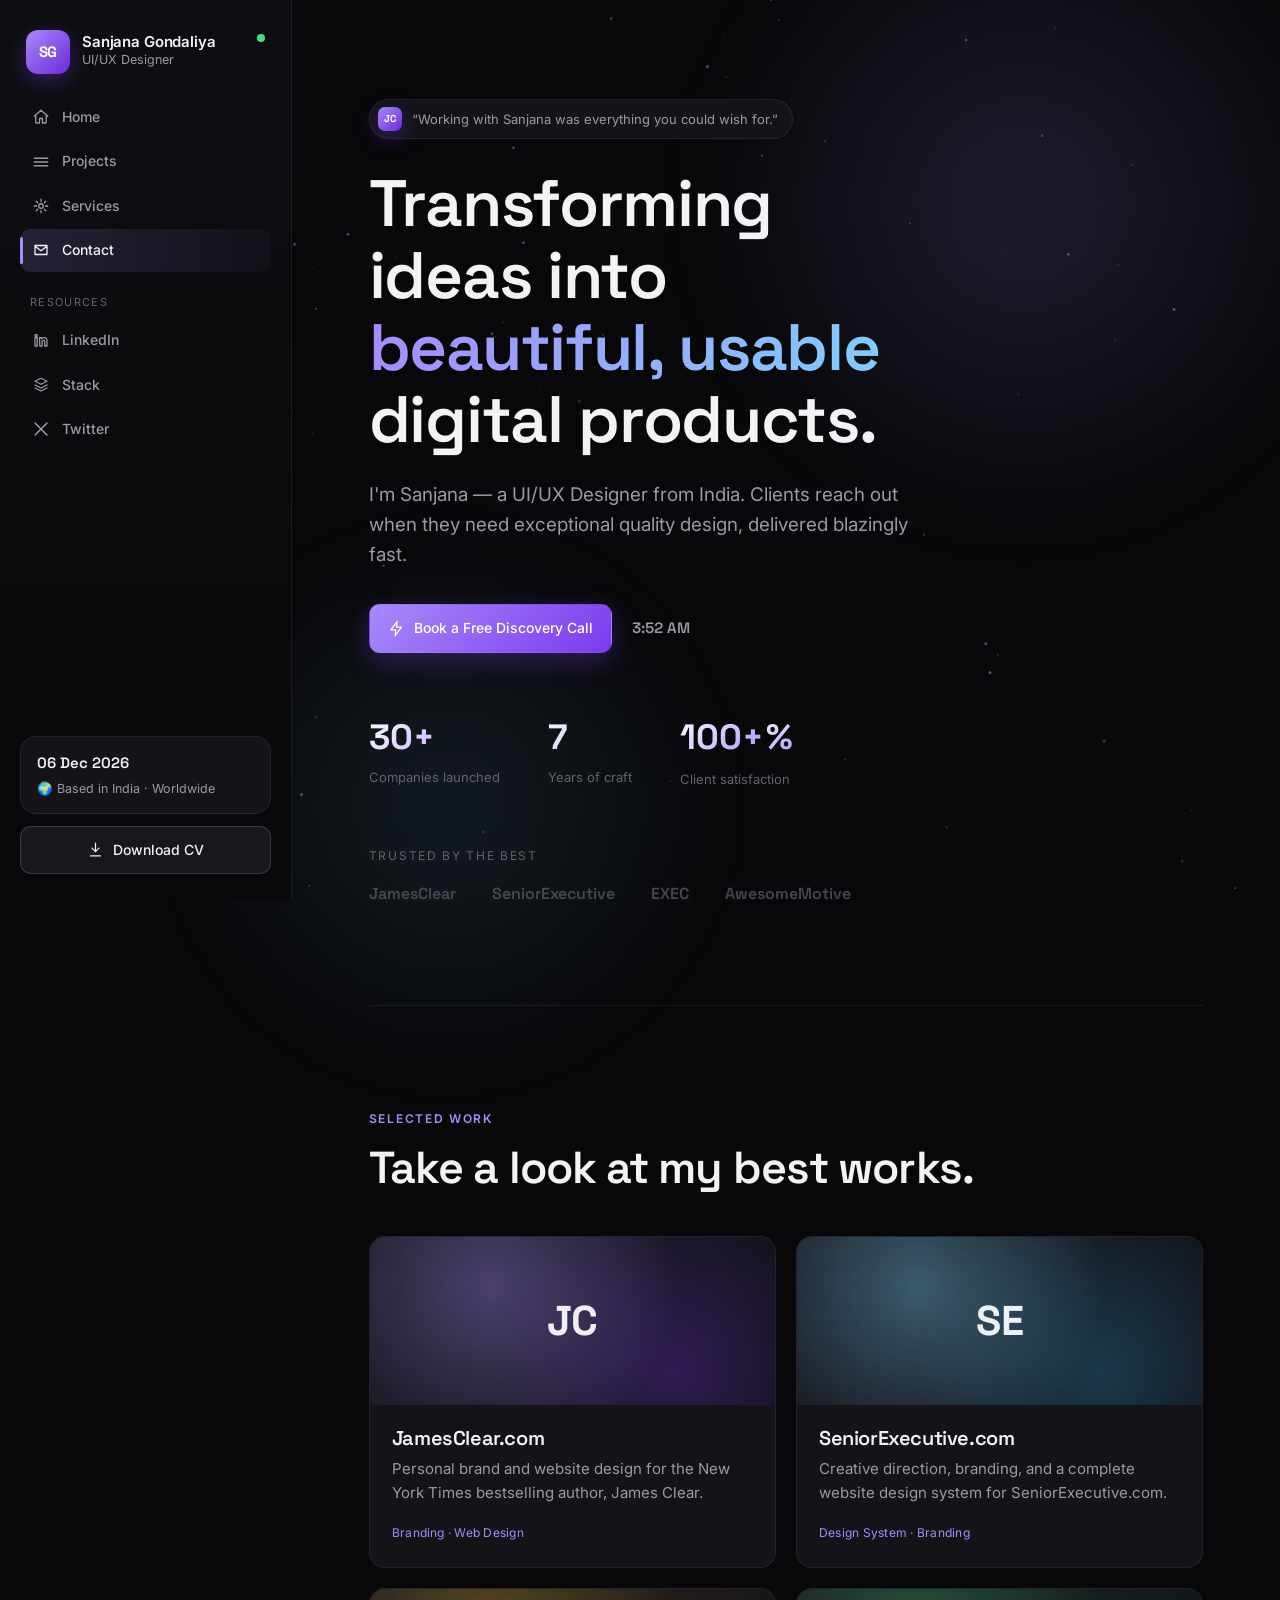
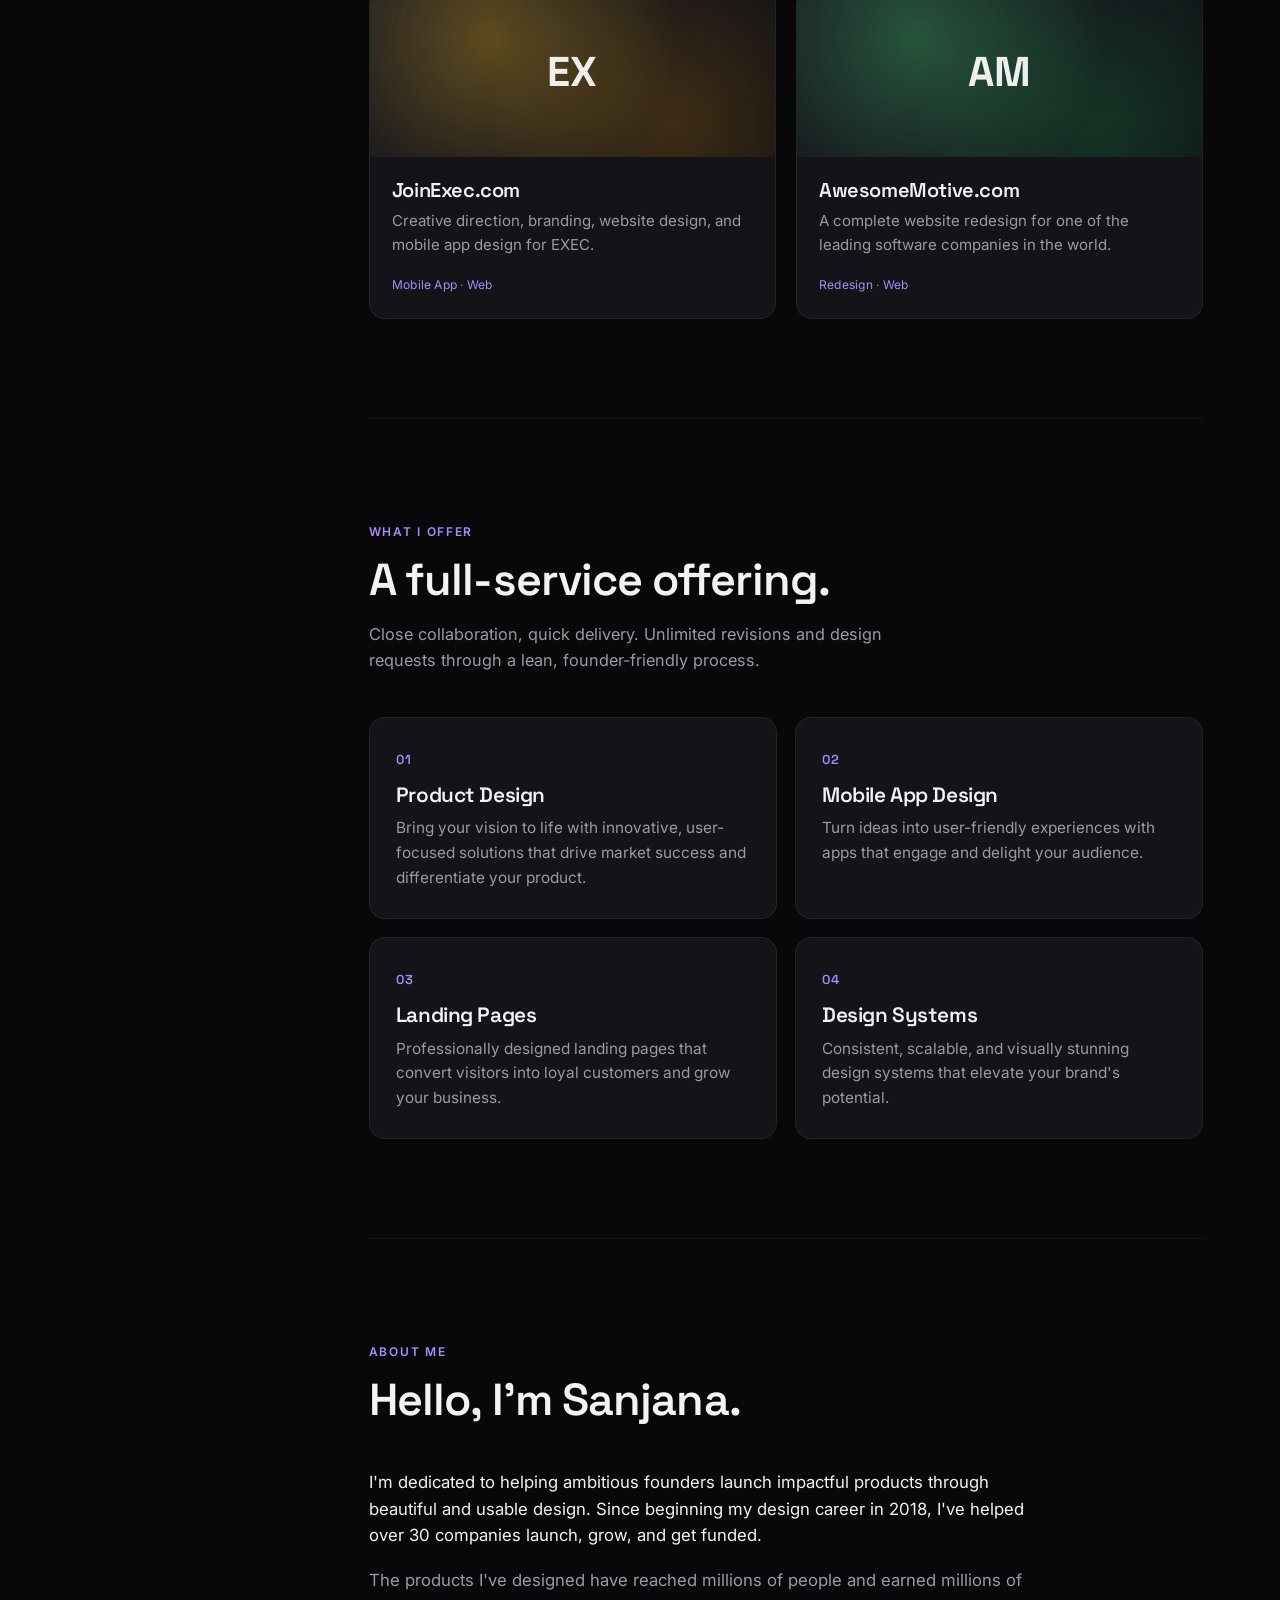
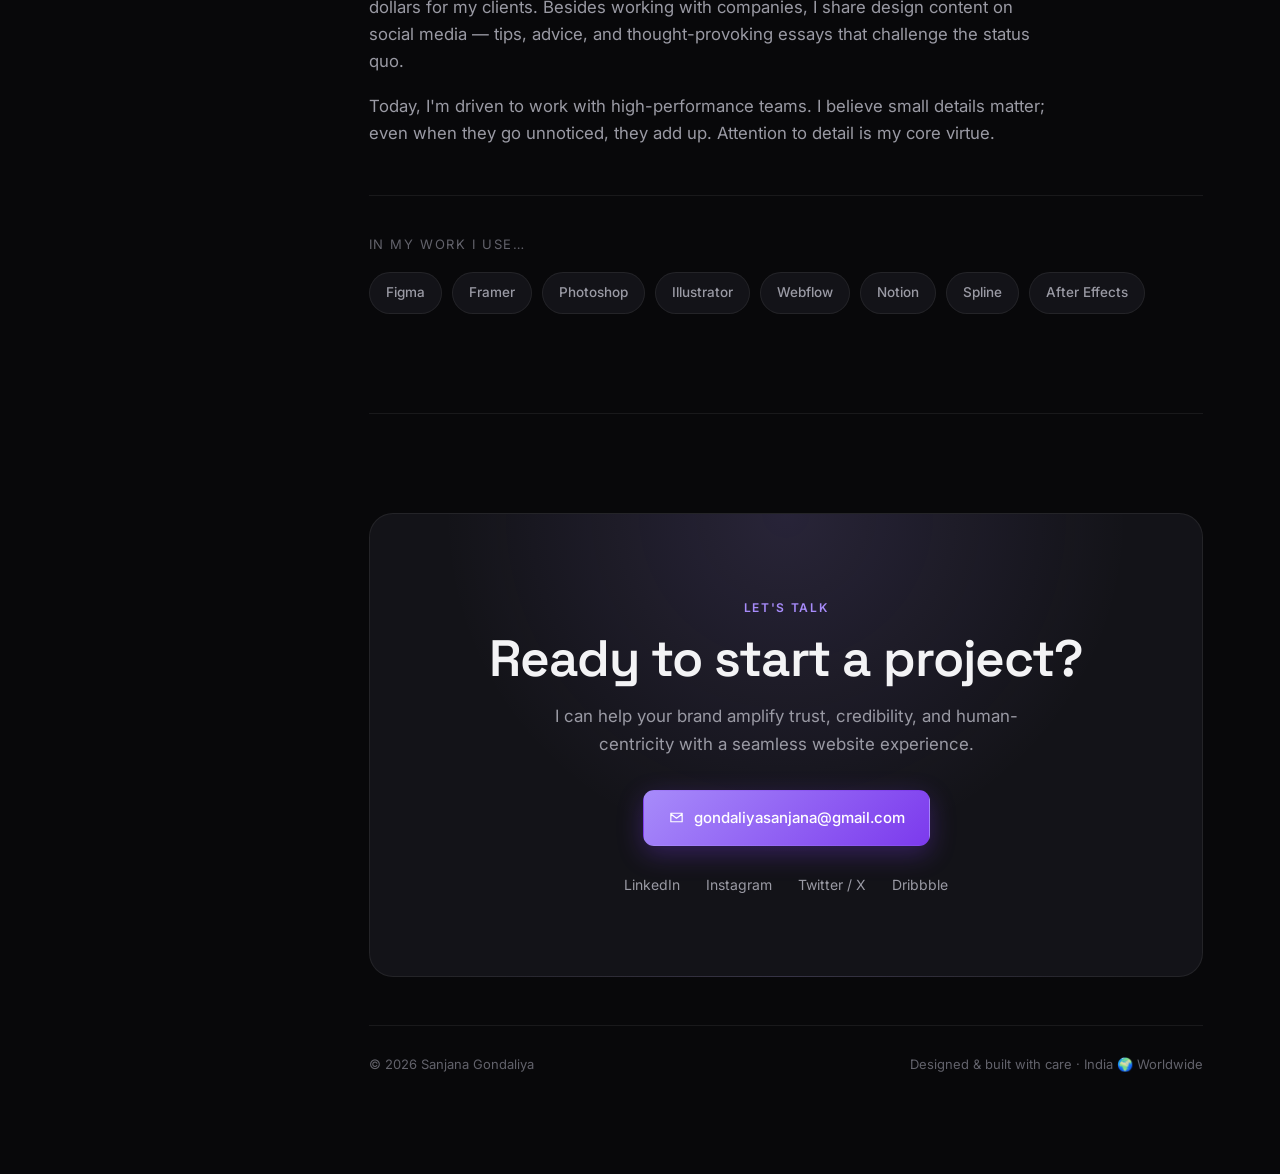
==== index.html @ 61d5176d "Add Sanjana Gondaliya portfolio site Dark sidebar single-page portfolio with animated starfield, scr" ====
<!doctype html>
<html lang="en">
<head>
  <meta charset="utf-8" />
  <meta name="viewport" content="width=device-width, initial-scale=1" />
  <title>Sanjana Gondaliya — UI/UX Designer</title>
  <meta name="description" content="Sanjana Gondaliya — UI/UX Designer from India. Crafting beautiful, usable digital products for ambitious founders." />

  <meta property="og:type" content="website" />
  <meta property="og:title" content="Sanjana Gondaliya — UI/UX Designer" />
  <meta property="og:description" content="Crafting beautiful, usable digital products for ambitious founders." />

  <link rel="preconnect" href="https://fonts.googleapis.com" />
  <link rel="preconnect" href="https://fonts.gstatic.com" crossorigin />
  <link href="https://fonts.googleapis.com/css2?family=Inter:wght@300;400;500;600;700&family=Space+Grotesk:wght@400;500;600;700&display=swap" rel="stylesheet" />

  <link rel="stylesheet" href="assets/css/style.css" />
</head>
<body>
  <!-- Animated starfield background -->
  <canvas id="stars" aria-hidden="true"></canvas>

  <!-- Scroll progress bar -->
  <div class="scroll-progress" id="scrollProgress"></div>

  <!-- Mobile top bar -->
  <header class="topbar">
    <div class="topbar__brand">
      <span class="avatar avatar--sm">SG</span>
      <span>Sanjana Gondaliya</span>
    </div>
    <button class="menu-toggle" id="menuToggle" aria-label="Toggle menu">
      <span></span><span></span><span></span>
    </button>
  </header>

  <div class="layout">
    <!-- ================= SIDEBAR ================= -->
    <aside class="sidebar" id="sidebar">
      <div class="sidebar__top">
        <div class="profile">
          <span class="avatar">SG</span>
          <div class="profile__meta">
            <h1 class="profile__name">Sanjana Gondaliya</h1>
            <p class="profile__role">UI/UX Designer</p>
          </div>
          <span class="status-dot" title="Available for work"></span>
        </div>

        <nav class="nav" aria-label="Primary">
          <a href="#home" class="nav__link is-active" data-section="home">
            <svg viewBox="0 0 24 24"><path d="M3 11l9-8 9 8M5 9v10a1 1 0 001 1h4v-6h4v6h4a1 1 0 001-1V9"/></svg>
            <span>Home</span>
          </a>
          <a href="#work" class="nav__link" data-section="work">
            <svg viewBox="0 0 24 24"><path d="M3 7h18M3 12h18M3 17h18"/></svg>
            <span>Projects</span>
          </a>
          <a href="#services" class="nav__link" data-section="services">
            <svg viewBox="0 0 24 24"><circle cx="12" cy="12" r="3"/><path d="M12 3v3M12 18v3M3 12h3M18 12h3M5.6 5.6l2.1 2.1M16.3 16.3l2.1 2.1M18.4 5.6l-2.1 2.1M7.7 16.3l-2.1 2.1"/></svg>
            <span>Services</span>
          </a>
          <a href="#contact" class="nav__link" data-section="contact">
            <svg viewBox="0 0 24 24"><path d="M4 6h16v12H4zM4 7l8 6 8-6"/></svg>
            <span>Contact</span>
          </a>
        </nav>

        <p class="nav__heading">Resources</p>
        <nav class="nav nav--secondary" aria-label="Resources">
          <a href="https://www.linkedin.com/in/sanjana-gondaliya-984a4a1a5/" target="_blank" rel="noopener" class="nav__link">
            <svg viewBox="0 0 24 24"><path d="M4 9h3v11H4zM5.5 4.5a1.5 1.5 0 110 3 1.5 1.5 0 010-3zM10 9h3v1.6c.5-.9 1.6-1.8 3.3-1.8 3 0 3.7 1.8 3.7 4.6V20h-3v-5.4c0-1.3-.5-2.2-1.7-2.2-1 0-1.6.7-1.8 1.4-.1.2-.1.6-.1.9V20h-3z"/></svg>
            <span>LinkedIn</span>
          </a>
          <a href="#stack" class="nav__link" data-section="stack">
            <svg viewBox="0 0 24 24"><path d="M12 3l8 4-8 4-8-4 8-4zM4 12l8 4 8-4M4 16l8 4 8-4"/></svg>
            <span>Stack</span>
          </a>
          <a href="https://twitter.com" target="_blank" rel="noopener" class="nav__link">
            <svg viewBox="0 0 24 24"><path d="M4 4l16 16M20 4L4 20" stroke-width="2"/></svg>
            <span>Twitter</span>
          </a>
        </nav>
      </div>

      <div class="sidebar__bottom">
        <div class="locale-card">
          <div class="locale-card__date" id="liveDate">—</div>
          <div class="locale-card__loc">
            <span class="globe">🌍</span> Based in India · Worldwide
          </div>
        </div>
        <a href="#contact" class="btn btn--block">
          <svg viewBox="0 0 24 24" class="btn__icon"><path d="M12 3v12M7 10l5 5 5-5M5 21h14"/></svg>
          Download CV
        </a>
      </div>
    </aside>

    <!-- ================= MAIN ================= -->
    <main class="main">
      <!-- HERO -->
      <section id="home" class="section hero">
        <div class="reveal hero__badge">
          <span class="avatar avatar--xs">JC</span>
          <span>“Working with Sanjana was everything you could wish for.”</span>
        </div>

        <h2 class="hero__title reveal" data-delay="1">
          Transforming ideas into
          <span class="grad">beautiful, usable</span>
          digital products.
        </h2>

        <p class="hero__lead reveal" data-delay="2">
          I'm Sanjana — a UI/UX Designer from India. Clients reach out when they need
          exceptional quality design, delivered blazingly fast.
        </p>

        <div class="hero__actions reveal" data-delay="3">
          <a href="#contact" class="btn btn--primary">
            <svg viewBox="0 0 24 24" class="btn__icon"><path d="M13 2L4 14h7l-1 8 9-12h-7z"/></svg>
            Book a Free Discovery Call
          </a>
          <span class="hero__time" id="liveClock">10:34 AM</span>
        </div>

        <div class="hero__stats reveal" data-delay="4">
          <div class="stat"><span class="stat__num" data-count="30">0</span><span class="stat__label">Companies launched</span></div>
          <div class="stat"><span class="stat__num" data-count="7">0</span><span class="stat__label">Years of craft</span></div>
          <div class="stat"><span class="stat__num" data-count="100">0</span><span class="stat__suffix">%</span><span class="stat__label">Client satisfaction</span></div>
        </div>

        <div class="trusted reveal" data-delay="5">
          <p class="trusted__label">Trusted by the best</p>
          <div class="trusted__logos">
            <span>JamesClear</span><span>SeniorExecutive</span><span>EXEC</span><span>AwesomeMotive</span>
          </div>
        </div>
      </section>

      <!-- WORK -->
      <section id="work" class="section">
        <div class="section__head reveal">
          <span class="eyebrow">Selected Work</span>
          <h2 class="section__title">Take a look at my best works.</h2>
        </div>

        <div class="work-grid">
          <article class="work-card reveal" data-accent="violet">
            <div class="work-card__visual"><span class="work-card__mono">JC</span></div>
            <div class="work-card__body">
              <h3>JamesClear.com</h3>
              <p>Personal brand and website design for the New York Times bestselling author, James Clear.</p>
              <span class="work-card__tags">Branding · Web Design</span>
            </div>
          </article>

          <article class="work-card reveal" data-accent="blue">
            <div class="work-card__visual"><span class="work-card__mono">SE</span></div>
            <div class="work-card__body">
              <h3>SeniorExecutive.com</h3>
              <p>Creative direction, branding, and a complete website design system for SeniorExecutive.com.</p>
              <span class="work-card__tags">Design System · Branding</span>
            </div>
          </article>

          <article class="work-card reveal" data-accent="amber">
            <div class="work-card__visual"><span class="work-card__mono">EX</span></div>
            <div class="work-card__body">
              <h3>JoinExec.com</h3>
              <p>Creative direction, branding, website design, and mobile app design for EXEC.</p>
              <span class="work-card__tags">Mobile App · Web</span>
            </div>
          </article>

          <article class="work-card reveal" data-accent="green">
            <div class="work-card__visual"><span class="work-card__mono">AM</span></div>
            <div class="work-card__body">
              <h3>AwesomeMotive.com</h3>
              <p>A complete website redesign for one of the leading software companies in the world.</p>
              <span class="work-card__tags">Redesign · Web</span>
            </div>
          </article>
        </div>
      </section>

      <!-- SERVICES -->
      <section id="services" class="section">
        <div class="section__head reveal">
          <span class="eyebrow">What I Offer</span>
          <h2 class="section__title">A full-service offering.</h2>
          <p class="section__sub">Close collaboration, quick delivery. Unlimited revisions and design
            requests through a lean, founder-friendly process.</p>
        </div>

        <div class="service-grid">
          <article class="service-card reveal">
            <span class="service-card__no">01</span>
            <h3>Product Design</h3>
            <p>Bring your vision to life with innovative, user-focused solutions that drive market success and differentiate your product.</p>
          </article>
          <article class="service-card reveal" data-delay="1">
            <span class="service-card__no">02</span>
            <h3>Mobile App Design</h3>
            <p>Turn ideas into user-friendly experiences with apps that engage and delight your audience.</p>
          </article>
          <article class="service-card reveal" data-delay="2">
            <span class="service-card__no">03</span>
            <h3>Landing Pages</h3>
            <p>Professionally designed landing pages that convert visitors into loyal customers and grow your business.</p>
          </article>
          <article class="service-card reveal" data-delay="3">
            <span class="service-card__no">04</span>
            <h3>Design Systems</h3>
            <p>Consistent, scalable, and visually stunning design systems that elevate your brand's potential.</p>
          </article>
        </div>
      </section>

      <!-- ABOUT -->
      <section id="about" class="section">
        <div class="section__head reveal">
          <span class="eyebrow">About Me</span>
          <h2 class="section__title">Hello, I'm Sanjana.</h2>
        </div>

        <div class="about reveal">
          <div class="about__text">
            <p>I'm dedicated to helping ambitious founders launch impactful products through beautiful and usable design. Since beginning my design career in 2018, I've helped over 30 companies launch, grow, and get funded.</p>
            <p>The products I've designed have reached millions of people and earned millions of dollars for my clients. Besides working with companies, I share design content on social media — tips, advice, and thought-provoking essays that challenge the status quo.</p>
            <p>Today, I'm driven to work with high-performance teams. I believe small details matter; even when they go unnoticed, they add up. Attention to detail is my core virtue.</p>
          </div>
        </div>

        <div id="stack" class="stack reveal">
          <p class="stack__label">In my work I use…</p>
          <div class="stack__tags">
            <span>Figma</span><span>Framer</span><span>Photoshop</span><span>Illustrator</span>
            <span>Webflow</span><span>Notion</span><span>Spline</span><span>After Effects</span>
          </div>
        </div>
      </section>

      <!-- CONTACT -->
      <section id="contact" class="section">
        <div class="cta reveal">
          <span class="eyebrow">Let's Talk</span>
          <h2 class="cta__title">Ready to start a project?</h2>
          <p class="cta__sub">I can help your brand amplify trust, credibility, and human-centricity with a seamless website experience.</p>

          <div class="cta__actions">
            <a href="mailto:gondaliyasanjana@gmail.com" class="btn btn--primary btn--lg">
              <svg viewBox="0 0 24 24" class="btn__icon"><path d="M4 6h16v12H4zM4 7l8 6 8-6"/></svg>
              gondaliyasanjana@gmail.com
            </a>
          </div>

          <div class="cta__social">
            <a href="https://www.linkedin.com/in/sanjana-gondaliya-984a4a1a5/" target="_blank" rel="noopener">LinkedIn</a>
            <a href="https://www.instagram.com" target="_blank" rel="noopener">Instagram</a>
            <a href="https://twitter.com" target="_blank" rel="noopener">Twitter / X</a>
            <a href="https://dribbble.com" target="_blank" rel="noopener">Dribbble</a>
          </div>
        </div>

        <footer class="footer">
          <span>© <span id="year">2026</span> Sanjana Gondaliya</span>
          <span>Designed & built with care · India 🌍 Worldwide</span>
        </footer>
      </section>
    </main>
  </div>

  <script src="assets/js/main.js"></script>
</body>
</html>
---- assets/css/style.css ----
/* =====================================================
   Sanjana Gondaliya — Portfolio
   Dark sidebar theme · animated
   ===================================================== */

:root {
  --bg:          #08080a;
  --bg-soft:     #0e0e12;
  --panel:       #131318;
  --panel-2:     #17171d;
  --line:        rgba(255, 255, 255, 0.07);
  --line-strong: rgba(255, 255, 255, 0.14);
  --text:        #f3f3f5;
  --text-dim:    #9a9aa4;
  --text-faint:  #62626b;
  --accent:      #a78bfa;   /* soft violet */
  --accent-2:    #7dd3fc;   /* soft sky    */
  --radius:      16px;
  --radius-sm:   11px;
  --sidebar-w:   292px;
  --ease:        cubic-bezier(.22, 1, .36, 1);
}

* { margin: 0; padding: 0; box-sizing: border-box; }

html { scroll-behavior: smooth; }

body {
  font-family: 'Inter', system-ui, sans-serif;
  background: var(--bg);
  color: var(--text);
  line-height: 1.6;
  -webkit-font-smoothing: antialiased;
  overflow-x: hidden;
}

h1, h2, h3 { font-family: 'Space Grotesk', 'Inter', sans-serif; font-weight: 600; line-height: 1.1; letter-spacing: -0.02em; }

a { color: inherit; text-decoration: none; }

::selection { background: var(--accent); color: #0b0b0d; }

/* Background canvas + glow ------------------------------------ */
#stars {
  position: fixed; inset: 0;
  width: 100%; height: 100%;
  z-index: -2; opacity: 0.6;
}
body::before {
  content: ""; position: fixed; z-index: -1;
  top: -20%; right: -10%;
  width: 60vw; height: 60vw;
  background: radial-gradient(circle, rgba(167,139,250,0.16), transparent 60%);
  filter: blur(40px); pointer-events: none;
}
body::after {
  content: ""; position: fixed; z-index: -1;
  bottom: -25%; left: 10%;
  width: 50vw; height: 50vw;
  background: radial-gradient(circle, rgba(125,211,252,0.10), transparent 60%);
  filter: blur(40px); pointer-events: none;
}

/* Scroll progress -------------------------------------------- */
.scroll-progress {
  position: fixed; top: 0; left: 0; height: 2px; width: 0;
  background: linear-gradient(90deg, var(--accent), var(--accent-2));
  z-index: 100; transition: width .1s linear;
}

/* Layout ----------------------------------------------------- */
.layout { display: flex; min-height: 100vh; }

/* ============== SIDEBAR ============== */
.sidebar {
  position: fixed; top: 0; left: 0;
  width: var(--sidebar-w); height: 100vh;
  display: flex; flex-direction: column; justify-content: space-between;
  padding: 26px 20px;
  background: linear-gradient(180deg, var(--bg-soft), var(--bg));
  border-right: 1px solid var(--line);
  z-index: 40;
  transition: transform .4s var(--ease);
}

.profile { display: flex; align-items: center; gap: 12px; padding: 4px 6px 22px; position: relative; }
.profile__name { font-size: 15px; font-weight: 600; font-family: 'Inter', sans-serif; letter-spacing: -0.01em; }
.profile__role { font-size: 12.5px; color: var(--text-dim); }
.status-dot {
  position: absolute; top: 8px; right: 6px;
  width: 8px; height: 8px; border-radius: 50%;
  background: #4ade80; box-shadow: 0 0 0 0 rgba(74,222,128,.5);
  animation: pulse 2.2s infinite;
}
@keyframes pulse {
  0% { box-shadow: 0 0 0 0 rgba(74,222,128,.5); }
  70% { box-shadow: 0 0 0 7px rgba(74,222,128,0); }
  100% { box-shadow: 0 0 0 0 rgba(74,222,128,0); }
}

.avatar {
  display: grid; place-items: center;
  width: 44px; height: 44px; flex-shrink: 0;
  border-radius: 12px;
  background: linear-gradient(135deg, var(--accent), #6d28d9);
  color: #fff; font-weight: 700; font-size: 15px;
  font-family: 'Space Grotesk', sans-serif; letter-spacing: -0.02em;
  box-shadow: 0 6px 20px rgba(124,58,237,.35);
}
.avatar--sm { width: 30px; height: 30px; border-radius: 9px; font-size: 12px; }
.avatar--xs { width: 24px; height: 24px; border-radius: 7px; font-size: 10px; }

/* Nav */
.nav { display: flex; flex-direction: column; gap: 2px; }
.nav--secondary { margin-bottom: 4px; }
.nav__heading {
  font-size: 11px; text-transform: uppercase; letter-spacing: .12em;
  color: var(--text-faint); margin: 22px 10px 8px;
}
.nav__link {
  display: flex; align-items: center; gap: 12px;
  padding: 10px 12px; border-radius: var(--radius-sm);
  color: var(--text-dim); font-size: 14px; font-weight: 500;
  position: relative; transition: color .2s, background .2s;
}
.nav__link svg {
  width: 18px; height: 18px; flex-shrink: 0;
  fill: none; stroke: currentColor; stroke-width: 1.7;
  stroke-linecap: round; stroke-linejoin: round;
}
.nav__link:hover { color: var(--text); background: rgba(255,255,255,.04); }
.nav__link.is-active {
  color: var(--text);
  background: linear-gradient(90deg, rgba(167,139,250,.16), rgba(167,139,250,.04));
}
.nav__link.is-active::before {
  content: ""; position: absolute; left: 0; top: 18%; bottom: 18%;
  width: 3px; border-radius: 3px; background: var(--accent);
}

/* Sidebar bottom */
.sidebar__bottom { display: flex; flex-direction: column; gap: 12px; }
.locale-card {
  background: var(--panel); border: 1px solid var(--line);
  border-radius: var(--radius); padding: 14px 16px;
}
.locale-card__date { font-size: 15px; font-weight: 600; font-family: 'Space Grotesk', sans-serif; }
.locale-card__loc { font-size: 12.5px; color: var(--text-dim); margin-top: 4px; }
.globe { display: inline-block; animation: spin 14s linear infinite; }
@keyframes spin { to { transform: rotate(360deg); } }

/* Buttons ---------------------------------------------------- */
.btn {
  display: inline-flex; align-items: center; justify-content: center; gap: 9px;
  padding: 12px 18px; border-radius: var(--radius-sm);
  font-size: 14px; font-weight: 500; cursor: pointer;
  border: 1px solid var(--line-strong); background: var(--panel-2); color: var(--text);
  transition: transform .2s var(--ease), background .2s, border-color .2s, box-shadow .3s;
}
.btn__icon { width: 17px; height: 17px; fill: none; stroke: currentColor; stroke-width: 1.7; stroke-linecap: round; stroke-linejoin: round; }
.btn:hover { transform: translateY(-2px); border-color: var(--line-strong); background: #1d1d24; }
.btn--block { width: 100%; }
.btn--primary {
  background: linear-gradient(135deg, var(--accent), #7c3aed);
  border-color: transparent; color: #fff;
  box-shadow: 0 8px 26px rgba(124,58,237,.32);
}
.btn--primary:hover { box-shadow: 0 12px 34px rgba(124,58,237,.45); background: linear-gradient(135deg, #b9a4ff, #8b46f0); }
.btn--lg { padding: 15px 24px; font-size: 15px; }

/* ============== MAIN ============== */
.main {
  margin-left: var(--sidebar-w);
  flex: 1; width: calc(100% - var(--sidebar-w));
  padding: 0 clamp(20px, 6vw, 92px);
}
.section { max-width: 920px; margin: 0 auto; padding: clamp(72px, 11vh, 120px) 0; border-bottom: 1px solid var(--line); }
.section:last-child { border-bottom: none; }

/* Hero ------------------------------------------------------- */
.hero { min-height: 100vh; display: flex; flex-direction: column; justify-content: center; border-bottom: 1px solid var(--line); }
.hero__badge {
  display: inline-flex; align-items: center; gap: 10px; align-self: flex-start;
  padding: 7px 14px 7px 8px; border-radius: 999px;
  background: var(--panel); border: 1px solid var(--line);
  font-size: 13px; color: var(--text-dim); margin-bottom: 28px;
}
.hero__title { font-size: clamp(2.4rem, 5.5vw, 4.1rem); max-width: 13ch; margin-bottom: 24px; }
.grad {
  background: linear-gradient(100deg, var(--accent) 0%, var(--accent-2) 55%, var(--accent) 100%);
  background-size: 200% auto;
  -webkit-background-clip: text; background-clip: text; color: transparent;
  animation: shimmer 6s linear infinite;
}
@keyframes shimmer { to { background-position: 200% center; } }
.hero__lead { font-size: clamp(1rem, 1.6vw, 1.18rem); color: var(--text-dim); max-width: 46ch; margin-bottom: 34px; }
.hero__actions { display: flex; align-items: center; gap: 20px; flex-wrap: wrap; margin-bottom: 56px; }
.hero__time {
  font-family: 'Space Grotesk', sans-serif; font-weight: 600; font-size: 15px;
  color: var(--text-dim); font-variant-numeric: tabular-nums;
}

.hero__stats { display: flex; gap: 48px; flex-wrap: wrap; margin-bottom: 56px; }
.stat { display: flex; flex-direction: column; }
.stat__num, .stat__suffix {
  font-family: 'Space Grotesk', sans-serif; font-size: 2.2rem; font-weight: 700;
  background: linear-gradient(135deg, #fff, var(--accent)); -webkit-background-clip: text; background-clip: text; color: transparent;
}
.stat__suffix { display: inline; }
.stat:nth-child(3) { flex-direction: row; align-items: baseline; gap: 2px; flex-wrap: wrap; }
.stat:nth-child(3) .stat__label { flex-basis: 100%; }
.stat__label { font-size: 13px; color: var(--text-faint); margin-top: 2px; }

.trusted__label { font-size: 12px; text-transform: uppercase; letter-spacing: .14em; color: var(--text-faint); margin-bottom: 16px; }
.trusted__logos { display: flex; gap: 36px; flex-wrap: wrap; }
.trusted__logos span {
  font-family: 'Space Grotesk', sans-serif; font-weight: 600; font-size: 16px;
  color: var(--text-faint); opacity: .7; transition: color .3s, opacity .3s;
}
.trusted__logos span:hover { color: var(--text); opacity: 1; }

/* Section heads ---------------------------------------------- */
.section__head { margin-bottom: 44px; }
.eyebrow {
  display: inline-block; font-size: 12px; text-transform: uppercase; letter-spacing: .14em;
  color: var(--accent); margin-bottom: 14px; font-weight: 600;
}
.section__title { font-size: clamp(1.9rem, 3.6vw, 2.8rem); }
.section__sub { color: var(--text-dim); max-width: 52ch; margin-top: 16px; font-size: 1.02rem; }

/* Work ------------------------------------------------------- */
.work-grid { display: grid; grid-template-columns: repeat(2, 1fr); gap: 20px; }
.work-card {
  display: flex; flex-direction: column; overflow: hidden;
  background: var(--panel); border: 1px solid var(--line); border-radius: var(--radius);
  transition: transform .35s var(--ease), border-color .3s, box-shadow .35s;
}
.work-card:hover { transform: translateY(-6px); border-color: var(--line-strong); box-shadow: 0 24px 50px rgba(0,0,0,.45); }
.work-card__visual {
  height: 168px; display: grid; place-items: center;
  background: linear-gradient(135deg, #1a1a22, #101015); position: relative; overflow: hidden;
}
.work-card__visual::after {
  content: ""; position: absolute; inset: 0; opacity: .9;
  background: radial-gradient(circle at 30% 30%, var(--c1), transparent 60%),
              radial-gradient(circle at 75% 80%, var(--c2), transparent 55%);
}
.work-card[data-accent="violet"] { --c1: rgba(167,139,250,.4); --c2: rgba(124,58,237,.3); }
.work-card[data-accent="blue"]   { --c1: rgba(125,211,252,.4); --c2: rgba(56,189,248,.25); }
.work-card[data-accent="amber"]  { --c1: rgba(251,191,36,.35); --c2: rgba(245,158,11,.22); }
.work-card[data-accent="green"]  { --c1: rgba(74,222,128,.35); --c2: rgba(34,197,94,.22); }
.work-card__mono {
  position: relative; z-index: 1;
  font-family: 'Space Grotesk', sans-serif; font-weight: 700; font-size: 2.6rem;
  color: rgba(255,255,255,.92);
}
.work-card__body { padding: 22px; }
.work-card__body h3 { font-size: 1.25rem; margin-bottom: 8px; }
.work-card__body p { font-size: .94rem; color: var(--text-dim); margin-bottom: 14px; }
.work-card__tags { font-size: 12px; color: var(--accent); letter-spacing: .02em; }

/* Services --------------------------------------------------- */
.service-grid { display: grid; grid-template-columns: repeat(2, 1fr); gap: 18px; }
.service-card {
  padding: 28px 26px; border-radius: var(--radius);
  background: var(--panel); border: 1px solid var(--line); position: relative; overflow: hidden;
  transition: transform .35s var(--ease), border-color .3s, background .3s;
}
.service-card::before {
  content: ""; position: absolute; top: -40px; right: -40px; width: 120px; height: 120px;
  background: radial-gradient(circle, rgba(167,139,250,.14), transparent 70%);
  opacity: 0; transition: opacity .4s;
}
.service-card:hover { transform: translateY(-5px); border-color: var(--line-strong); }
.service-card:hover::before { opacity: 1; }
.service-card__no {
  font-family: 'Space Grotesk', sans-serif; font-size: 13px; font-weight: 600;
  color: var(--accent); letter-spacing: .1em;
}
.service-card h3 { font-size: 1.3rem; margin: 12px 0 10px; }
.service-card p { font-size: .96rem; color: var(--text-dim); }

/* About ------------------------------------------------------ */
.about__text p { color: var(--text-dim); font-size: 1.05rem; margin-bottom: 18px; max-width: 62ch; }
.about__text p:first-child { color: var(--text); }

.stack { margin-top: 48px; padding-top: 38px; border-top: 1px solid var(--line); }
.stack__label { font-size: 13px; text-transform: uppercase; letter-spacing: .12em; color: var(--text-faint); margin-bottom: 18px; }
.stack__tags { display: flex; flex-wrap: wrap; gap: 10px; }
.stack__tags span {
  padding: 9px 16px; border-radius: 999px; font-size: 13.5px; font-weight: 500;
  background: var(--panel); border: 1px solid var(--line); color: var(--text-dim);
  transition: transform .25s var(--ease), color .25s, border-color .25s, background .25s;
}
.stack__tags span:hover { transform: translateY(-3px); color: var(--text); border-color: var(--accent); background: rgba(167,139,250,.08); }

/* CTA / Contact ---------------------------------------------- */
.cta {
  text-align: center; padding: clamp(48px, 8vw, 80px) clamp(24px, 6vw, 72px);
  border-radius: 24px; border: 1px solid var(--line);
  background:
    radial-gradient(circle at 50% 0%, rgba(167,139,250,.14), transparent 55%),
    var(--panel);
}
.cta .eyebrow { color: var(--accent); }
.cta__title { font-size: clamp(2rem, 4.5vw, 3.2rem); margin-bottom: 16px; }
.cta__sub { color: var(--text-dim); max-width: 48ch; margin: 0 auto 32px; font-size: 1.06rem; }
.cta__actions { margin-bottom: 28px; }
.cta__social { display: flex; justify-content: center; gap: 26px; flex-wrap: wrap; }
.cta__social a { font-size: 14px; color: var(--text-dim); position: relative; transition: color .25s; }
.cta__social a::after { content: ""; position: absolute; left: 0; bottom: -3px; width: 0; height: 1px; background: var(--accent); transition: width .25s; }
.cta__social a:hover { color: var(--text); }
.cta__social a:hover::after { width: 100%; }

.footer {
  display: flex; justify-content: space-between; gap: 16px; flex-wrap: wrap;
  margin-top: 48px; padding-top: 28px; border-top: 1px solid var(--line);
  font-size: 13px; color: var(--text-faint);
}

/* Topbar (mobile) -------------------------------------------- */
.topbar {
  display: none; position: fixed; top: 0; left: 0; right: 0; z-index: 50;
  align-items: center; justify-content: space-between; padding: 12px 16px;
  background: rgba(10,10,12,.85); backdrop-filter: blur(12px); border-bottom: 1px solid var(--line);
}
.topbar__brand { display: flex; align-items: center; gap: 10px; font-size: 14px; font-weight: 600; }
.menu-toggle { display: flex; flex-direction: column; gap: 5px; background: none; border: none; cursor: pointer; padding: 6px; }
.menu-toggle span { width: 22px; height: 2px; background: var(--text); border-radius: 2px; transition: transform .3s, opacity .3s; }
.menu-toggle.is-open span:nth-child(1) { transform: translateY(7px) rotate(45deg); }
.menu-toggle.is-open span:nth-child(2) { opacity: 0; }
.menu-toggle.is-open span:nth-child(3) { transform: translateY(-7px) rotate(-45deg); }

/* Reveal animations ------------------------------------------ */
.reveal { opacity: 0; transform: translateY(24px); transition: opacity .7s var(--ease), transform .7s var(--ease); }
.reveal.is-visible { opacity: 1; transform: none; }
.reveal[data-delay="1"] { transition-delay: .08s; }
.reveal[data-delay="2"] { transition-delay: .16s; }
.reveal[data-delay="3"] { transition-delay: .24s; }
.reveal[data-delay="4"] { transition-delay: .32s; }
.reveal[data-delay="5"] { transition-delay: .40s; }

@media (prefers-reduced-motion: reduce) {
  .reveal { opacity: 1; transform: none; transition: none; }
  .grad, .globe, .status-dot { animation: none; }
  html { scroll-behavior: auto; }
}

/* Responsive ------------------------------------------------- */
@media (max-width: 940px) {
  .work-grid, .service-grid { grid-template-columns: 1fr; }
}
@media (max-width: 820px) {
  .topbar { display: flex; }
  .sidebar { transform: translateX(-100%); box-shadow: 12px 0 40px rgba(0,0,0,.5); }
  .sidebar.is-open { transform: translateX(0); }
  .main { margin-left: 0; width: 100%; padding: 64px clamp(18px, 5vw, 32px) 0; }
  .hero { min-height: calc(100vh - 56px); }
  .hero__stats { gap: 32px; }
  .footer { flex-direction: column; gap: 8px; }
}
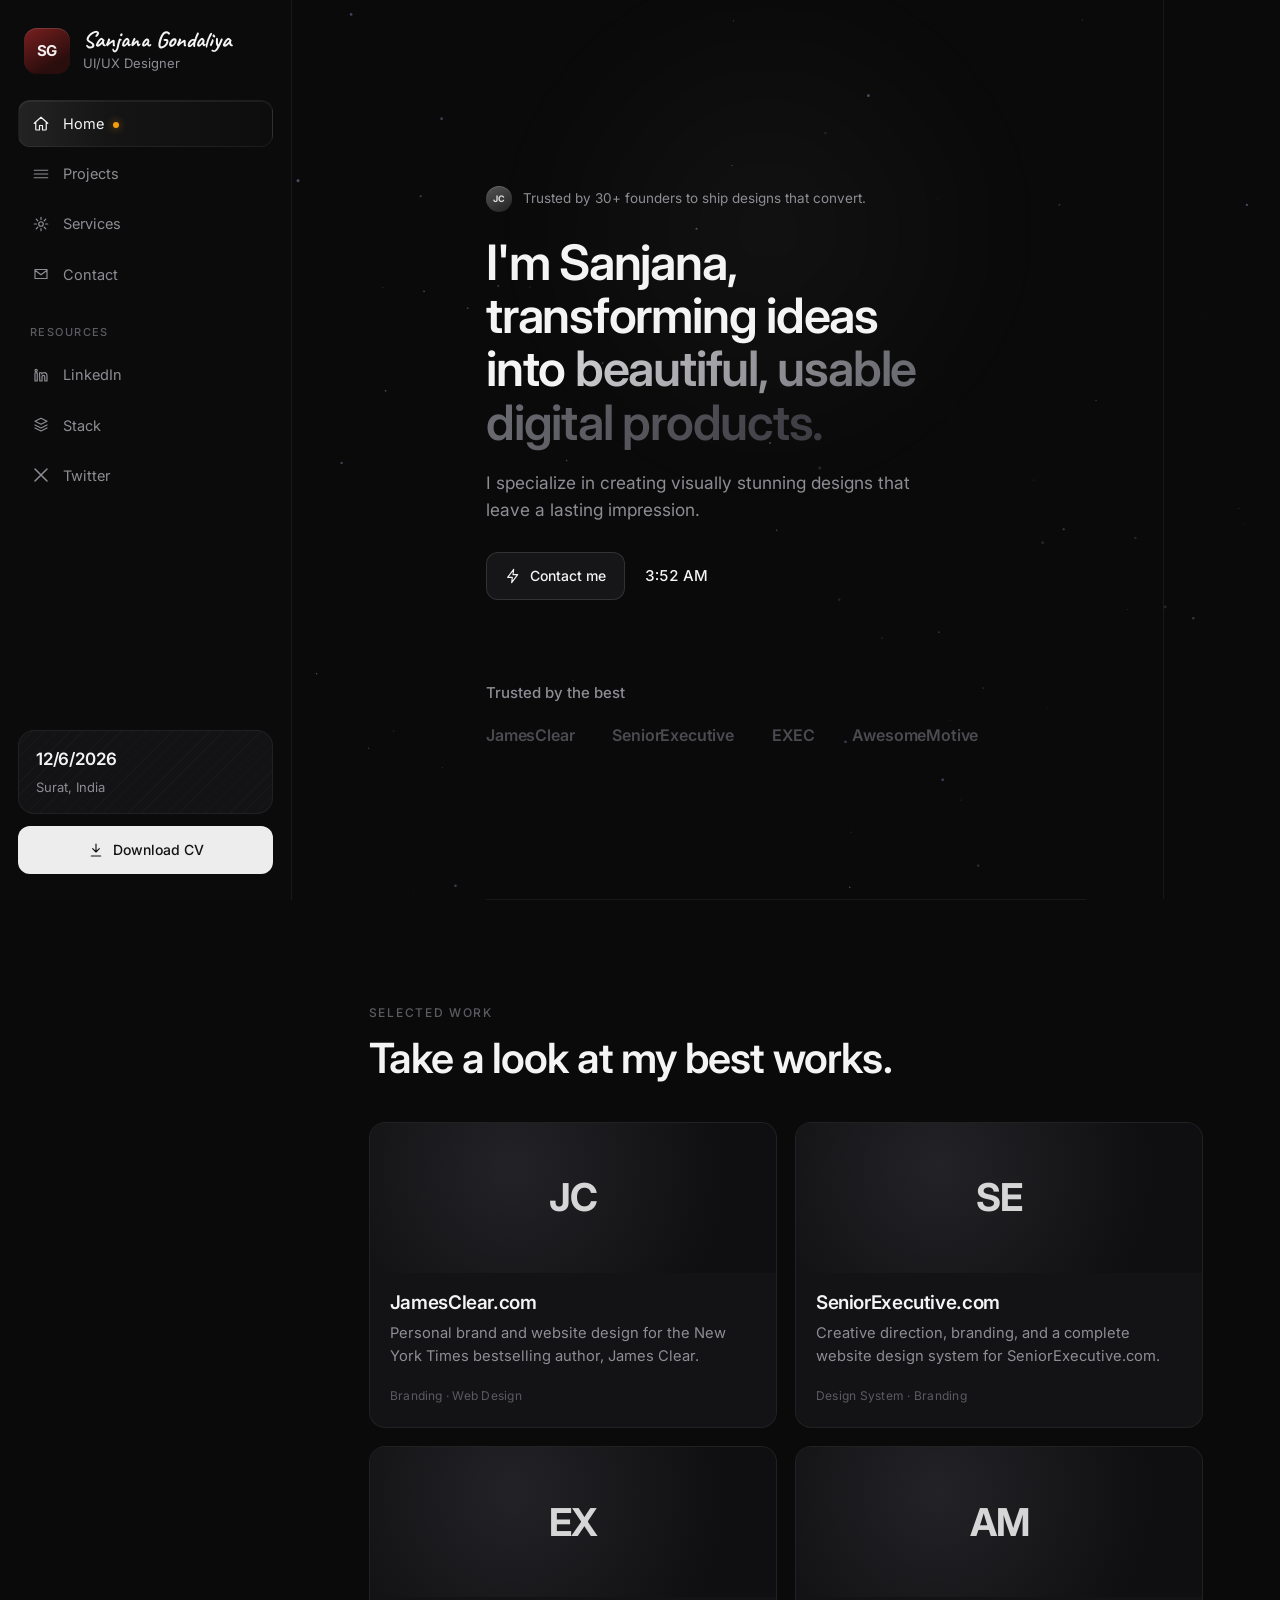
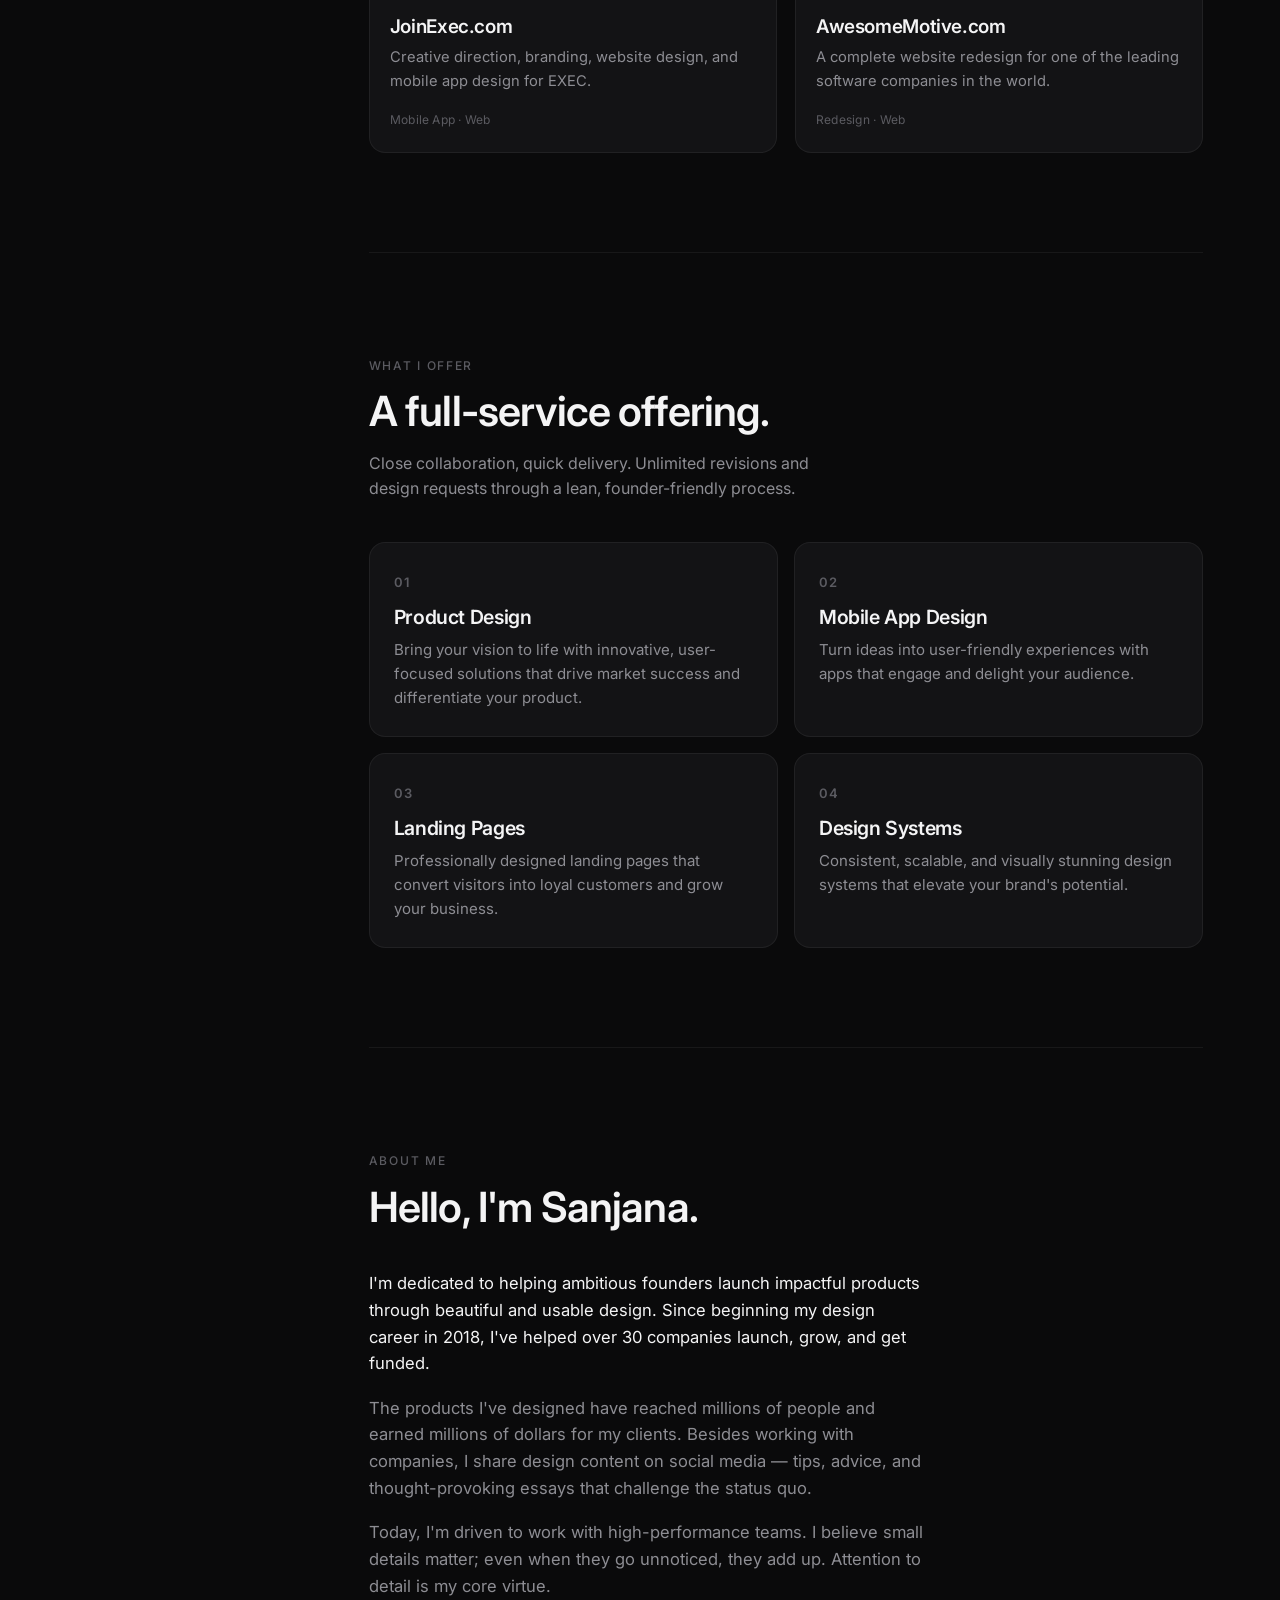
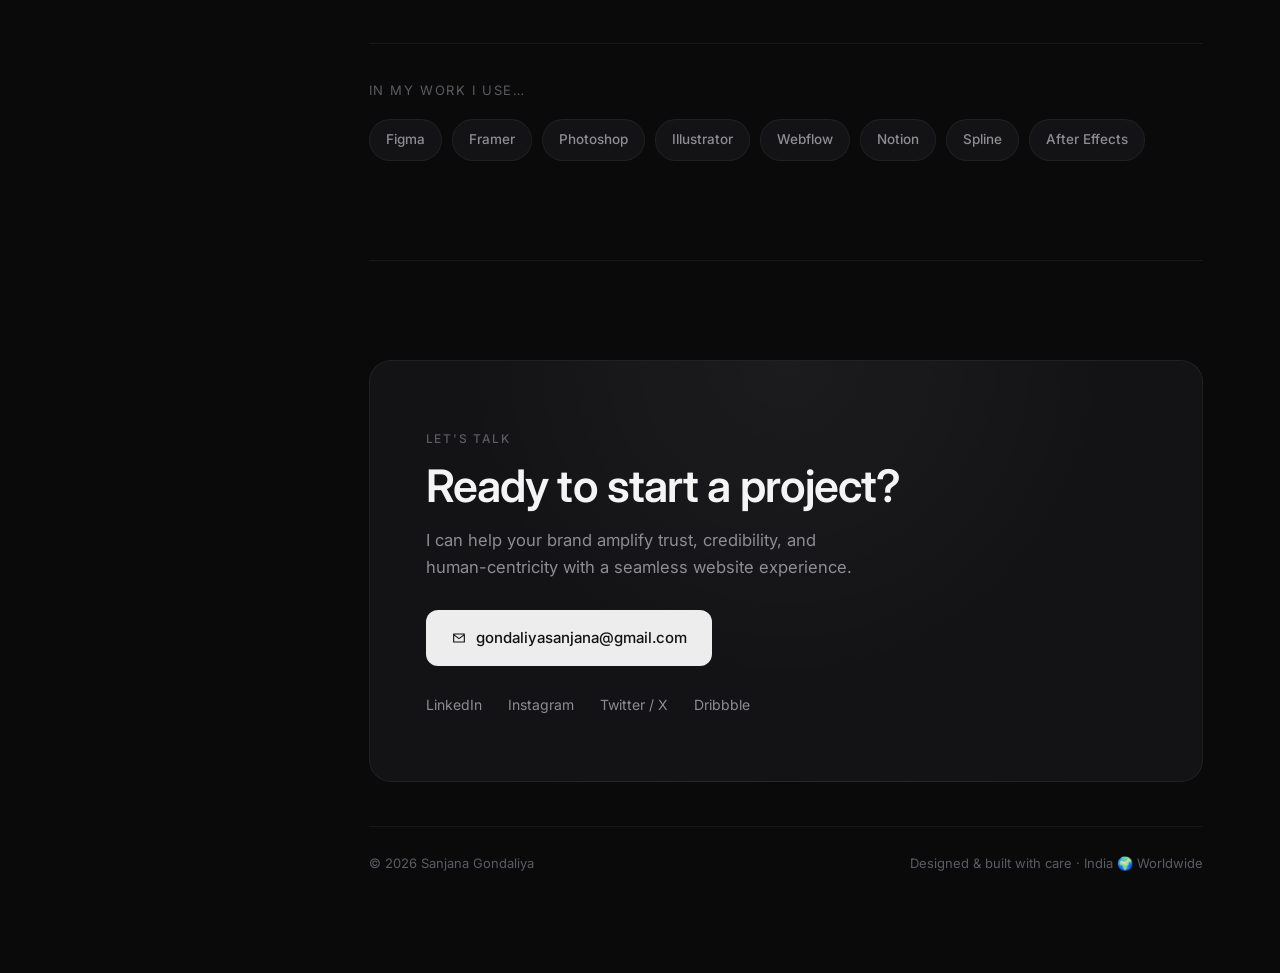
==== commit 82b140eb: "Updated the Animations" ====
--- a/index.html
+++ b/index.html
@@ -12,7 +12,7 @@
 
   <link rel="preconnect" href="https://fonts.googleapis.com" />
   <link rel="preconnect" href="https://fonts.gstatic.com" crossorigin />
-  <link href="https://fonts.googleapis.com/css2?family=Inter:wght@300;400;500;600;700&family=Space+Grotesk:wght@400;500;600;700&display=swap" rel="stylesheet" />
+  <link href="https://fonts.googleapis.com/css2?family=Caveat:wght@600;700&family=Inter:wght@300;400;500;600;700;800&display=swap" rel="stylesheet" />
 
   <link rel="stylesheet" href="assets/css/style.css" />
 </head>
@@ -44,7 +44,6 @@
             <h1 class="profile__name">Sanjana Gondaliya</h1>
             <p class="profile__role">UI/UX Designer</p>
           </div>
-          <span class="status-dot" title="Available for work"></span>
         </div>
 
         <nav class="nav" aria-label="Primary">
@@ -86,11 +85,9 @@
       <div class="sidebar__bottom">
         <div class="locale-card">
           <div class="locale-card__date" id="liveDate">—</div>
-          <div class="locale-card__loc">
-            <span class="globe">🌍</span> Based in India · Worldwide
-          </div>
-        </div>
-        <a href="#contact" class="btn btn--block">
+          <div class="locale-card__loc">Surat, India</div>
+        </div>
+        <a href="#contact" class="btn btn--block btn--light">
           <svg viewBox="0 0 24 24" class="btn__icon"><path d="M12 3v12M7 10l5 5 5-5M5 21h14"/></svg>
           Download CV
         </a>
@@ -101,37 +98,40 @@
     <main class="main">
       <!-- HERO -->
       <section id="home" class="section hero">
-        <div class="reveal hero__badge">
-          <span class="avatar avatar--xs">JC</span>
-          <span>“Working with Sanjana was everything you could wish for.”</span>
-        </div>
-
-        <h2 class="hero__title reveal" data-delay="1">
-          Transforming ideas into
-          <span class="grad">beautiful, usable</span>
-          digital products.
-        </h2>
-
-        <p class="hero__lead reveal" data-delay="2">
-          I'm Sanjana — a UI/UX Designer from India. Clients reach out when they need
-          exceptional quality design, delivered blazingly fast.
-        </p>
-
-        <div class="hero__actions reveal" data-delay="3">
-          <a href="#contact" class="btn btn--primary">
-            <svg viewBox="0 0 24 24" class="btn__icon"><path d="M13 2L4 14h7l-1 8 9-12h-7z"/></svg>
-            Book a Free Discovery Call
-          </a>
-          <span class="hero__time" id="liveClock">10:34 AM</span>
-        </div>
-
-        <div class="hero__stats reveal" data-delay="4">
-          <div class="stat"><span class="stat__num" data-count="30">0</span><span class="stat__label">Companies launched</span></div>
-          <div class="stat"><span class="stat__num" data-count="7">0</span><span class="stat__label">Years of craft</span></div>
-          <div class="stat"><span class="stat__num" data-count="100">0</span><span class="stat__suffix">%</span><span class="stat__label">Client satisfaction</span></div>
-        </div>
-
-        <div class="trusted reveal" data-delay="5">
+        <div class="sky" aria-hidden="true">
+          <span class="meteor"></span>
+          <span class="meteor"></span>
+          <span class="meteor"></span>
+          <span class="meteor"></span>
+          <span class="meteor"></span>
+          <span class="meteor"></span>
+        </div>
+        <div class="hero__inner">
+          <div class="reveal hero__badge">
+            <span class="badge-avatar">JC</span>
+            <span>Trusted by 30+ founders to ship designs that convert.</span>
+          </div>
+
+          <h2 class="hero__title reveal" data-delay="1">
+            I'm Sanjana, transforming ideas into
+            <span class="grad">beautiful, usable digital products.</span>
+          </h2>
+
+          <p class="hero__lead reveal" data-delay="2">
+            I specialize in creating visually stunning designs that leave a
+            lasting impression.
+          </p>
+
+          <div class="hero__actions reveal" data-delay="3">
+            <a href="#contact" class="btn btn--cta">
+              <svg viewBox="0 0 24 24" class="btn__icon"><path d="M13 2L4 14h7l-1 8 9-12h-7z"/></svg>
+              Contact me
+            </a>
+            <span class="hero__time" id="liveClock">10:59 AM</span>
+          </div>
+        </div>
+
+        <div class="trusted reveal" data-delay="4">
           <p class="trusted__label">Trusted by the best</p>
           <div class="trusted__logos">
             <span>JamesClear</span><span>SeniorExecutive</span><span>EXEC</span><span>AwesomeMotive</span>
@@ -250,7 +250,7 @@
           <p class="cta__sub">I can help your brand amplify trust, credibility, and human-centricity with a seamless website experience.</p>
 
           <div class="cta__actions">
-            <a href="mailto:gondaliyasanjana@gmail.com" class="btn btn--primary btn--lg">
+            <a href="mailto:gondaliyasanjana@gmail.com" class="btn btn--light btn--lg">
               <svg viewBox="0 0 24 24" class="btn__icon"><path d="M4 6h16v12H4zM4 7l8 6 8-6"/></svg>
               gondaliyasanjana@gmail.com
             </a>
--- a/assets/css/style.css
+++ b/assets/css/style.css
@@ -1,24 +1,26 @@
 /* =====================================================
    Sanjana Gondaliya — Portfolio
-   Dark sidebar theme · animated
+   Monochrome dark sidebar theme (Framer-style) · animated
    ===================================================== */
 
 :root {
-  --bg:          #08080a;
-  --bg-soft:     #0e0e12;
-  --panel:       #131318;
-  --panel-2:     #17171d;
-  --line:        rgba(255, 255, 255, 0.07);
-  --line-strong: rgba(255, 255, 255, 0.14);
-  --text:        #f3f3f5;
-  --text-dim:    #9a9aa4;
-  --text-faint:  #62626b;
-  --accent:      #a78bfa;   /* soft violet */
-  --accent-2:    #7dd3fc;   /* soft sky    */
-  --radius:      16px;
-  --radius-sm:   11px;
-  --sidebar-w:   292px;
-  --ease:        cubic-bezier(.22, 1, .36, 1);
+  --bg:           #0a0a0b;
+  --sidebar-bg:   #0b0b0c;
+  --panel:        #131315;
+  --panel-2:      #161618;
+  --nav-active:   #1b1b1e;
+  --line:         rgba(255, 255, 255, 0.06);
+  --line-strong:  rgba(255, 255, 255, 0.12);
+  --text:         #f4f4f5;
+  --text-dim:     #8d8d93;
+  --text-faint:   #5b5b61;
+  --dot:          #f59e0b;       /* active orange dot */
+  --cv-bg:        #ededed;
+  --cv-text:      #131315;
+  --radius:       16px;
+  --radius-sm:    12px;
+  --sidebar-w:    292px;
+  --ease:         cubic-bezier(.22, 1, .36, 1);
 }
 
 * { margin: 0; padding: 0; box-sizing: border-box; }
@@ -34,120 +36,144 @@
   overflow-x: hidden;
 }
 
-h1, h2, h3 { font-family: 'Space Grotesk', 'Inter', sans-serif; font-weight: 600; line-height: 1.1; letter-spacing: -0.02em; }
-
+h1, h2, h3 { font-weight: 600; line-height: 1.1; letter-spacing: -0.02em; }
 a { color: inherit; text-decoration: none; }
-
-::selection { background: var(--accent); color: #0b0b0d; }
-
-/* Background canvas + glow ------------------------------------ */
+::selection { background: #2a2a2e; color: #fff; }
+
+/* Background canvas + faint glow ----------------------------- */
 #stars {
   position: fixed; inset: 0;
   width: 100%; height: 100%;
-  z-index: -2; opacity: 0.6;
+  z-index: -2; opacity: 0.5;
 }
 body::before {
   content: ""; position: fixed; z-index: -1;
-  top: -20%; right: -10%;
-  width: 60vw; height: 60vw;
-  background: radial-gradient(circle, rgba(167,139,250,0.16), transparent 60%);
-  filter: blur(40px); pointer-events: none;
-}
-body::after {
-  content: ""; position: fixed; z-index: -1;
-  bottom: -25%; left: 10%;
+  top: -10%; left: 35%;
   width: 50vw; height: 50vw;
-  background: radial-gradient(circle, rgba(125,211,252,0.10), transparent 60%);
-  filter: blur(40px); pointer-events: none;
-}
-
-/* Scroll progress -------------------------------------------- */
+  background: radial-gradient(circle, rgba(255,255,255,0.035), transparent 60%);
+  filter: blur(30px); pointer-events: none;
+}
+
+/* Animated shooting stars — confined to the hero background -- */
+.sky { position: absolute; inset: 0; z-index: 0; overflow: hidden; pointer-events: none; }
+.meteor {
+  position: absolute;
+  width: 2px; height: 2px; border-radius: 50%;
+  background: rgba(255,255,255,.7);
+  box-shadow: 0 0 4px 1px rgba(255,255,255,.25);
+  opacity: 0;
+  transform: rotate(-28deg) translateX(0);
+  animation: shoot linear infinite;
+}
+/* the streaking tail, trailing behind the head */
+.meteor::before {
+  content: ""; position: absolute; top: 50%; left: 2px;
+  width: 130px; height: 1px; transform: translateY(-50%);
+  background: linear-gradient(90deg, rgba(255,255,255,.3), rgba(255,255,255,0));
+  border-radius: 2px;
+}
+@keyframes shoot {
+  0%   { opacity: 0; transform: rotate(-28deg) translateX(0); }
+  6%   { opacity: .55; }
+  72%  { opacity: .55; }
+  100% { opacity: 0; transform: rotate(-28deg) translateX(-720px); }
+}
+.meteor:nth-child(1) { top: 6%;  left: 55%; animation-duration: 6s;   animation-delay: 0s;   }
+.meteor:nth-child(2) { top: 2%;  left: 80%; animation-duration: 7.5s; animation-delay: 2.6s; }
+.meteor:nth-child(3) { top: 18%; left: 92%; animation-duration: 6.5s; animation-delay: 5s;   }
+.meteor:nth-child(4) { top: 38%; left: 72%; animation-duration: 8s;   animation-delay: 7.5s; }
+.meteor:nth-child(5) { top: 12%; left: 40%; animation-duration: 7s;   animation-delay: 10s;  }
+.meteor:nth-child(6) { top: 28%; left: 62%; animation-duration: 8s;   animation-delay: 13s;  }
+
+/* Scroll progress ------------------------------------------- */
 .scroll-progress {
   position: fixed; top: 0; left: 0; height: 2px; width: 0;
-  background: linear-gradient(90deg, var(--accent), var(--accent-2));
+  background: rgba(255,255,255,.5);
   z-index: 100; transition: width .1s linear;
 }
 
 /* Layout ----------------------------------------------------- */
 .layout { display: flex; min-height: 100vh; }
 
-/* ============== SIDEBAR ============== */
+/* ================= SIDEBAR ================= */
 .sidebar {
   position: fixed; top: 0; left: 0;
   width: var(--sidebar-w); height: 100vh;
   display: flex; flex-direction: column; justify-content: space-between;
-  padding: 26px 20px;
-  background: linear-gradient(180deg, var(--bg-soft), var(--bg));
+  padding: 26px 18px;
+  background: var(--sidebar-bg);
   border-right: 1px solid var(--line);
   z-index: 40;
   transition: transform .4s var(--ease);
 }
 
-.profile { display: flex; align-items: center; gap: 12px; padding: 4px 6px 22px; position: relative; }
-.profile__name { font-size: 15px; font-weight: 600; font-family: 'Inter', sans-serif; letter-spacing: -0.01em; }
-.profile__role { font-size: 12.5px; color: var(--text-dim); }
-.status-dot {
-  position: absolute; top: 8px; right: 6px;
-  width: 8px; height: 8px; border-radius: 50%;
-  background: #4ade80; box-shadow: 0 0 0 0 rgba(74,222,128,.5);
-  animation: pulse 2.2s infinite;
-}
-@keyframes pulse {
-  0% { box-shadow: 0 0 0 0 rgba(74,222,128,.5); }
-  70% { box-shadow: 0 0 0 7px rgba(74,222,128,0); }
-  100% { box-shadow: 0 0 0 0 rgba(74,222,128,0); }
-}
+.profile { display: flex; align-items: center; gap: 13px; padding: 2px 6px 26px; }
+.profile__name {
+  font-family: 'Caveat', cursive;
+  font-size: 23px; font-weight: 700; line-height: 1.05;
+  letter-spacing: 0; color: var(--text);
+}
+.profile__role { font-size: 13px; color: var(--text-dim); margin-top: 1px; }
 
 .avatar {
   display: grid; place-items: center;
-  width: 44px; height: 44px; flex-shrink: 0;
-  border-radius: 12px;
-  background: linear-gradient(135deg, var(--accent), #6d28d9);
-  color: #fff; font-weight: 700; font-size: 15px;
-  font-family: 'Space Grotesk', sans-serif; letter-spacing: -0.02em;
-  box-shadow: 0 6px 20px rgba(124,58,237,.35);
+  width: 46px; height: 46px; flex-shrink: 0;
+  border-radius: 13px;
+  background: linear-gradient(150deg, #7a1f1f, #2a0d0d 75%);
+  color: rgba(255,255,255,.92); font-weight: 700; font-size: 15px;
+  letter-spacing: -0.01em;
+  box-shadow: inset 0 1px 0 rgba(255,255,255,.12);
 }
 .avatar--sm { width: 30px; height: 30px; border-radius: 9px; font-size: 12px; }
-.avatar--xs { width: 24px; height: 24px; border-radius: 7px; font-size: 10px; }
 
 /* Nav */
-.nav { display: flex; flex-direction: column; gap: 2px; }
+.nav { display: flex; flex-direction: column; gap: 3px; }
 .nav--secondary { margin-bottom: 4px; }
 .nav__heading {
-  font-size: 11px; text-transform: uppercase; letter-spacing: .12em;
-  color: var(--text-faint); margin: 22px 10px 8px;
+  font-size: 11px; text-transform: uppercase; letter-spacing: .13em;
+  color: var(--text-faint); margin: 26px 12px 10px; font-weight: 500;
 }
 .nav__link {
-  display: flex; align-items: center; gap: 12px;
-  padding: 10px 12px; border-radius: var(--radius-sm);
-  color: var(--text-dim); font-size: 14px; font-weight: 500;
-  position: relative; transition: color .2s, background .2s;
+  display: flex; align-items: center; gap: 13px;
+  padding: 11px 13px; border-radius: var(--radius-sm);
+  border: 1px solid transparent;
+  color: var(--text-dim); font-size: 14.5px; font-weight: 400;
+  position: relative; transition: color .2s, background .2s, border-color .2s;
 }
 .nav__link svg {
   width: 18px; height: 18px; flex-shrink: 0;
-  fill: none; stroke: currentColor; stroke-width: 1.7;
+  fill: none; stroke: currentColor; stroke-width: 1.6;
   stroke-linecap: round; stroke-linejoin: round;
 }
-.nav__link:hover { color: var(--text); background: rgba(255,255,255,.04); }
+.nav__link:hover { color: var(--text); background: rgba(255,255,255,.03); }
 .nav__link.is-active {
   color: var(--text);
-  background: linear-gradient(90deg, rgba(167,139,250,.16), rgba(167,139,250,.04));
-}
-.nav__link.is-active::before {
-  content: ""; position: absolute; left: 0; top: 18%; bottom: 18%;
-  width: 3px; border-radius: 3px; background: var(--accent);
+  background: linear-gradient(90deg, rgba(255,255,255,.10) 0%, rgba(255,255,255,.045) 35%, rgba(255,255,255,.012) 100%);
+  border: 1px solid rgba(255,255,255,.06);
+  box-shadow: inset 0 1px 0 rgba(255,255,255,.06);
+}
+.nav__link.is-active span::after {
+  content: ""; display: inline-block;
+  width: 6px; height: 6px; margin-left: 9px; border-radius: 50%;
+  background: var(--dot); vertical-align: middle;
+  box-shadow: 0 0 8px rgba(245,158,11,.6);
 }
 
 /* Sidebar bottom */
 .sidebar__bottom { display: flex; flex-direction: column; gap: 12px; }
 .locale-card {
-  background: var(--panel); border: 1px solid var(--line);
-  border-radius: var(--radius); padding: 14px 16px;
-}
-.locale-card__date { font-size: 15px; font-weight: 600; font-family: 'Space Grotesk', sans-serif; }
-.locale-card__loc { font-size: 12.5px; color: var(--text-dim); margin-top: 4px; }
-.globe { display: inline-block; animation: spin 14s linear infinite; }
-@keyframes spin { to { transform: rotate(360deg); } }
+  background: var(--panel);
+  border: 1px solid var(--line);
+  border-radius: var(--radius);
+  padding: 15px 17px; position: relative; overflow: hidden;
+}
+.locale-card::before {
+  content: ""; position: absolute; inset: 0;
+  background: repeating-linear-gradient(135deg, rgba(255,255,255,.02) 0 1px, transparent 1px 9px);
+  pointer-events: none;
+}
+.locale-card__date { font-size: 17px; font-weight: 600; letter-spacing: -0.01em; position: relative; }
+.locale-card__loc { font-size: 13px; color: var(--text-dim); margin-top: 4px; position: relative; }
 
 /* Buttons ---------------------------------------------------- */
 .btn {
@@ -157,134 +183,133 @@
   border: 1px solid var(--line-strong); background: var(--panel-2); color: var(--text);
   transition: transform .2s var(--ease), background .2s, border-color .2s, box-shadow .3s;
 }
-.btn__icon { width: 17px; height: 17px; fill: none; stroke: currentColor; stroke-width: 1.7; stroke-linecap: round; stroke-linejoin: round; }
-.btn:hover { transform: translateY(-2px); border-color: var(--line-strong); background: #1d1d24; }
+.btn__icon { width: 16px; height: 16px; fill: none; stroke: currentColor; stroke-width: 1.7; stroke-linecap: round; stroke-linejoin: round; }
 .btn--block { width: 100%; }
-.btn--primary {
-  background: linear-gradient(135deg, var(--accent), #7c3aed);
-  border-color: transparent; color: #fff;
-  box-shadow: 0 8px 26px rgba(124,58,237,.32);
-}
-.btn--primary:hover { box-shadow: 0 12px 34px rgba(124,58,237,.45); background: linear-gradient(135deg, #b9a4ff, #8b46f0); }
+
+/* dark "Contact me" pill */
+.btn--cta { background: var(--panel-2); border-color: var(--line-strong); }
+.btn--cta:hover { transform: translateY(-2px); background: #202024; }
+
+/* light "Download CV" / primary action */
+.btn--light { background: var(--cv-bg); color: var(--cv-text); border-color: transparent; }
+.btn--light:hover { transform: translateY(-2px); background: #fff; box-shadow: 0 10px 26px rgba(0,0,0,.4); }
 .btn--lg { padding: 15px 24px; font-size: 15px; }
 
-/* ============== MAIN ============== */
+/* ================= MAIN ================= */
 .main {
   margin-left: var(--sidebar-w);
   flex: 1; width: calc(100% - var(--sidebar-w));
-  padding: 0 clamp(20px, 6vw, 92px);
-}
-.section { max-width: 920px; margin: 0 auto; padding: clamp(72px, 11vh, 120px) 0; border-bottom: 1px solid var(--line); }
+  padding: 0 clamp(28px, 6vw, 88px);
+  position: relative;
+}
+/* Default sections are centered */
+.section { max-width: 880px; margin: 0 auto; padding: clamp(70px, 11vh, 110px) 0; border-bottom: 1px solid var(--line); }
 .section:last-child { border-bottom: none; }
 
+/* Intro column — centered in the main area like the reference */
+.hero {
+  max-width: 600px; margin: 0 auto; position: relative;
+}
+/* faint right-side guide line — intro only */
+.hero::after {
+  content: ""; position: absolute; top: 0; bottom: 0;
+  left: calc(100% + clamp(32px, 6vw, 96px)); width: 1px;
+  background: var(--line); pointer-events: none;
+}
+
 /* Hero ------------------------------------------------------- */
-.hero { min-height: 100vh; display: flex; flex-direction: column; justify-content: center; border-bottom: 1px solid var(--line); }
+.hero {
+  min-height: 100vh; display: flex; flex-direction: column;
+  justify-content: center; gap: clamp(40px, 9vh, 96px);
+  padding-top: clamp(56px, 9vh, 88px);
+  padding-bottom: clamp(28px, 5vh, 52px);
+}
+.hero__inner { display: flex; flex-direction: column; position: relative; z-index: 1; }
 .hero__badge {
-  display: inline-flex; align-items: center; gap: 10px; align-self: flex-start;
-  padding: 7px 14px 7px 8px; border-radius: 999px;
-  background: var(--panel); border: 1px solid var(--line);
-  font-size: 13px; color: var(--text-dim); margin-bottom: 28px;
-}
-.hero__title { font-size: clamp(2.4rem, 5.5vw, 4.1rem); max-width: 13ch; margin-bottom: 24px; }
+  display: inline-flex; align-items: center; gap: 11px; align-self: flex-start;
+  font-size: 13.5px; color: var(--text-dim); margin-bottom: 24px; max-width: 90%;
+}
+.badge-avatar {
+  display: grid; place-items: center; flex-shrink: 0;
+  width: 26px; height: 26px; border-radius: 50%;
+  background: linear-gradient(150deg, #555, #222);
+  color: #ddd; font-size: 9px; font-weight: 700;
+  box-shadow: inset 0 1px 0 rgba(255,255,255,.15);
+}
+.hero__title {
+  font-size: clamp(2rem, 3.9vw, 3.05rem); font-weight: 600;
+  letter-spacing: -0.025em; line-height: 1.09;
+  max-width: 14ch; margin-bottom: 20px; color: var(--text);
+}
 .grad {
-  background: linear-gradient(100deg, var(--accent) 0%, var(--accent-2) 55%, var(--accent) 100%);
-  background-size: 200% auto;
+  background: linear-gradient(110deg, #cfcfd2 0%, #6f6f76 45%, #3a3a40 100%);
   -webkit-background-clip: text; background-clip: text; color: transparent;
-  animation: shimmer 6s linear infinite;
-}
-@keyframes shimmer { to { background-position: 200% center; } }
-.hero__lead { font-size: clamp(1rem, 1.6vw, 1.18rem); color: var(--text-dim); max-width: 46ch; margin-bottom: 34px; }
-.hero__actions { display: flex; align-items: center; gap: 20px; flex-wrap: wrap; margin-bottom: 56px; }
+}
+.hero__lead { font-size: clamp(.96rem, 1.4vw, 1.08rem); color: var(--text-dim); max-width: 40ch; margin-bottom: 28px; }
+.hero__actions { display: flex; align-items: center; gap: 20px; flex-wrap: wrap; }
 .hero__time {
-  font-family: 'Space Grotesk', sans-serif; font-weight: 600; font-size: 15px;
-  color: var(--text-dim); font-variant-numeric: tabular-nums;
-}
-
-.hero__stats { display: flex; gap: 48px; flex-wrap: wrap; margin-bottom: 56px; }
-.stat { display: flex; flex-direction: column; }
-.stat__num, .stat__suffix {
-  font-family: 'Space Grotesk', sans-serif; font-size: 2.2rem; font-weight: 700;
-  background: linear-gradient(135deg, #fff, var(--accent)); -webkit-background-clip: text; background-clip: text; color: transparent;
-}
-.stat__suffix { display: inline; }
-.stat:nth-child(3) { flex-direction: row; align-items: baseline; gap: 2px; flex-wrap: wrap; }
-.stat:nth-child(3) .stat__label { flex-basis: 100%; }
-.stat__label { font-size: 13px; color: var(--text-faint); margin-top: 2px; }
-
-.trusted__label { font-size: 12px; text-transform: uppercase; letter-spacing: .14em; color: var(--text-faint); margin-bottom: 16px; }
-.trusted__logos { display: flex; gap: 36px; flex-wrap: wrap; }
+  font-weight: 500; font-size: 15px;
+  color: var(--text); font-variant-numeric: tabular-nums;
+}
+
+.trusted { position: relative; z-index: 1; }
+.trusted__label { font-size: 15px; color: var(--text-dim); margin-bottom: 18px; font-weight: 500; }
+.trusted__logos { display: flex; gap: 38px; flex-wrap: wrap; align-items: center; }
 .trusted__logos span {
-  font-family: 'Space Grotesk', sans-serif; font-weight: 600; font-size: 16px;
-  color: var(--text-faint); opacity: .7; transition: color .3s, opacity .3s;
-}
-.trusted__logos span:hover { color: var(--text); opacity: 1; }
+  font-weight: 600; font-size: 16px; letter-spacing: -0.01em;
+  color: var(--text-faint); opacity: .8; transition: color .3s, opacity .3s;
+}
+.trusted__logos span:hover { color: var(--text-dim); opacity: 1; }
 
 /* Section heads ---------------------------------------------- */
-.section__head { margin-bottom: 44px; }
+.section__head { margin-bottom: 40px; }
 .eyebrow {
   display: inline-block; font-size: 12px; text-transform: uppercase; letter-spacing: .14em;
-  color: var(--accent); margin-bottom: 14px; font-weight: 600;
-}
-.section__title { font-size: clamp(1.9rem, 3.6vw, 2.8rem); }
-.section__sub { color: var(--text-dim); max-width: 52ch; margin-top: 16px; font-size: 1.02rem; }
+  color: var(--text-faint); margin-bottom: 14px; font-weight: 500;
+}
+.section__title { font-size: clamp(1.8rem, 3.4vw, 2.6rem); font-weight: 600; }
+.section__sub { color: var(--text-dim); max-width: 46ch; margin-top: 16px; font-size: 1.0rem; }
 
 /* Work ------------------------------------------------------- */
-.work-grid { display: grid; grid-template-columns: repeat(2, 1fr); gap: 20px; }
+.work-grid { display: grid; grid-template-columns: repeat(2, 1fr); gap: 18px; }
 .work-card {
   display: flex; flex-direction: column; overflow: hidden;
   background: var(--panel); border: 1px solid var(--line); border-radius: var(--radius);
   transition: transform .35s var(--ease), border-color .3s, box-shadow .35s;
 }
-.work-card:hover { transform: translateY(-6px); border-color: var(--line-strong); box-shadow: 0 24px 50px rgba(0,0,0,.45); }
+.work-card:hover { transform: translateY(-5px); border-color: var(--line-strong); box-shadow: 0 22px 46px rgba(0,0,0,.5); }
 .work-card__visual {
-  height: 168px; display: grid; place-items: center;
-  background: linear-gradient(135deg, #1a1a22, #101015); position: relative; overflow: hidden;
-}
-.work-card__visual::after {
-  content: ""; position: absolute; inset: 0; opacity: .9;
-  background: radial-gradient(circle at 30% 30%, var(--c1), transparent 60%),
-              radial-gradient(circle at 75% 80%, var(--c2), transparent 55%);
-}
-.work-card[data-accent="violet"] { --c1: rgba(167,139,250,.4); --c2: rgba(124,58,237,.3); }
-.work-card[data-accent="blue"]   { --c1: rgba(125,211,252,.4); --c2: rgba(56,189,248,.25); }
-.work-card[data-accent="amber"]  { --c1: rgba(251,191,36,.35); --c2: rgba(245,158,11,.22); }
-.work-card[data-accent="green"]  { --c1: rgba(74,222,128,.35); --c2: rgba(34,197,94,.22); }
+  height: 150px; display: grid; place-items: center;
+  background: radial-gradient(circle at 35% 30%, #232327, #0f0f11 75%);
+  position: relative; overflow: hidden;
+}
 .work-card__mono {
   position: relative; z-index: 1;
-  font-family: 'Space Grotesk', sans-serif; font-weight: 700; font-size: 2.6rem;
-  color: rgba(255,255,255,.92);
-}
-.work-card__body { padding: 22px; }
-.work-card__body h3 { font-size: 1.25rem; margin-bottom: 8px; }
-.work-card__body p { font-size: .94rem; color: var(--text-dim); margin-bottom: 14px; }
-.work-card__tags { font-size: 12px; color: var(--accent); letter-spacing: .02em; }
+  font-weight: 700; font-size: 2.4rem; letter-spacing: -0.03em;
+  color: rgba(255,255,255,.82);
+}
+.work-card__body { padding: 20px; }
+.work-card__body h3 { font-size: 1.18rem; margin-bottom: 8px; }
+.work-card__body p { font-size: .92rem; color: var(--text-dim); margin-bottom: 13px; }
+.work-card__tags { font-size: 12px; color: var(--text-faint); letter-spacing: .02em; }
 
 /* Services --------------------------------------------------- */
-.service-grid { display: grid; grid-template-columns: repeat(2, 1fr); gap: 18px; }
+.service-grid { display: grid; grid-template-columns: repeat(2, 1fr); gap: 16px; }
 .service-card {
-  padding: 28px 26px; border-radius: var(--radius);
+  padding: 26px 24px; border-radius: var(--radius);
   background: var(--panel); border: 1px solid var(--line); position: relative; overflow: hidden;
   transition: transform .35s var(--ease), border-color .3s, background .3s;
 }
-.service-card::before {
-  content: ""; position: absolute; top: -40px; right: -40px; width: 120px; height: 120px;
-  background: radial-gradient(circle, rgba(167,139,250,.14), transparent 70%);
-  opacity: 0; transition: opacity .4s;
-}
-.service-card:hover { transform: translateY(-5px); border-color: var(--line-strong); }
-.service-card:hover::before { opacity: 1; }
-.service-card__no {
-  font-family: 'Space Grotesk', sans-serif; font-size: 13px; font-weight: 600;
-  color: var(--accent); letter-spacing: .1em;
-}
-.service-card h3 { font-size: 1.3rem; margin: 12px 0 10px; }
-.service-card p { font-size: .96rem; color: var(--text-dim); }
+.service-card:hover { transform: translateY(-4px); border-color: var(--line-strong); background: var(--panel-2); }
+.service-card__no { font-size: 13px; font-weight: 600; color: var(--text-faint); letter-spacing: .08em; }
+.service-card h3 { font-size: 1.22rem; margin: 12px 0 10px; }
+.service-card p { font-size: .94rem; color: var(--text-dim); }
 
 /* About ------------------------------------------------------ */
-.about__text p { color: var(--text-dim); font-size: 1.05rem; margin-bottom: 18px; max-width: 62ch; }
+.about__text p { color: var(--text-dim); font-size: 1.04rem; margin-bottom: 18px; max-width: 56ch; }
 .about__text p:first-child { color: var(--text); }
 
-.stack { margin-top: 48px; padding-top: 38px; border-top: 1px solid var(--line); }
+.stack { margin-top: 44px; padding-top: 36px; border-top: 1px solid var(--line); }
 .stack__label { font-size: 13px; text-transform: uppercase; letter-spacing: .12em; color: var(--text-faint); margin-bottom: 18px; }
 .stack__tags { display: flex; flex-wrap: wrap; gap: 10px; }
 .stack__tags span {
@@ -292,29 +317,26 @@
   background: var(--panel); border: 1px solid var(--line); color: var(--text-dim);
   transition: transform .25s var(--ease), color .25s, border-color .25s, background .25s;
 }
-.stack__tags span:hover { transform: translateY(-3px); color: var(--text); border-color: var(--accent); background: rgba(167,139,250,.08); }
+.stack__tags span:hover { transform: translateY(-3px); color: var(--text); border-color: var(--line-strong); background: var(--panel-2); }
 
 /* CTA / Contact ---------------------------------------------- */
 .cta {
-  text-align: center; padding: clamp(48px, 8vw, 80px) clamp(24px, 6vw, 72px);
-  border-radius: 24px; border: 1px solid var(--line);
-  background:
-    radial-gradient(circle at 50% 0%, rgba(167,139,250,.14), transparent 55%),
-    var(--panel);
-}
-.cta .eyebrow { color: var(--accent); }
-.cta__title { font-size: clamp(2rem, 4.5vw, 3.2rem); margin-bottom: 16px; }
-.cta__sub { color: var(--text-dim); max-width: 48ch; margin: 0 auto 32px; font-size: 1.06rem; }
+  padding: clamp(40px, 7vw, 64px) clamp(26px, 5vw, 56px);
+  border-radius: 22px; border: 1px solid var(--line);
+  background: radial-gradient(circle at 50% 0%, rgba(255,255,255,.04), transparent 55%), var(--panel);
+}
+.cta__title { font-size: clamp(1.9rem, 4vw, 2.8rem); margin-bottom: 16px; }
+.cta__sub { color: var(--text-dim); max-width: 44ch; margin: 0 0 30px; font-size: 1.04rem; }
 .cta__actions { margin-bottom: 28px; }
-.cta__social { display: flex; justify-content: center; gap: 26px; flex-wrap: wrap; }
+.cta__social { display: flex; gap: 26px; flex-wrap: wrap; }
 .cta__social a { font-size: 14px; color: var(--text-dim); position: relative; transition: color .25s; }
-.cta__social a::after { content: ""; position: absolute; left: 0; bottom: -3px; width: 0; height: 1px; background: var(--accent); transition: width .25s; }
+.cta__social a::after { content: ""; position: absolute; left: 0; bottom: -3px; width: 0; height: 1px; background: var(--text); transition: width .25s; }
 .cta__social a:hover { color: var(--text); }
 .cta__social a:hover::after { width: 100%; }
 
 .footer {
   display: flex; justify-content: space-between; gap: 16px; flex-wrap: wrap;
-  margin-top: 48px; padding-top: 28px; border-top: 1px solid var(--line);
+  margin-top: 44px; padding-top: 26px; border-top: 1px solid var(--line);
   font-size: 13px; color: var(--text-faint);
 }
 
@@ -332,23 +354,27 @@
 .menu-toggle.is-open span:nth-child(3) { transform: translateY(-7px) rotate(-45deg); }
 
 /* Reveal animations ------------------------------------------ */
-.reveal { opacity: 0; transform: translateY(24px); transition: opacity .7s var(--ease), transform .7s var(--ease); }
+.reveal { opacity: 0; transform: translateY(22px); transition: opacity .7s var(--ease), transform .7s var(--ease); }
 .reveal.is-visible { opacity: 1; transform: none; }
-.reveal[data-delay="1"] { transition-delay: .08s; }
-.reveal[data-delay="2"] { transition-delay: .16s; }
-.reveal[data-delay="3"] { transition-delay: .24s; }
-.reveal[data-delay="4"] { transition-delay: .32s; }
-.reveal[data-delay="5"] { transition-delay: .40s; }
+.reveal[data-delay="1"] { transition-delay: .07s; }
+.reveal[data-delay="2"] { transition-delay: .14s; }
+.reveal[data-delay="3"] { transition-delay: .21s; }
+.reveal[data-delay="4"] { transition-delay: .28s; }
+.reveal[data-delay="5"] { transition-delay: .35s; }
 
 @media (prefers-reduced-motion: reduce) {
   .reveal { opacity: 1; transform: none; transition: none; }
-  .grad, .globe, .status-dot { animation: none; }
+  .meteor { animation: none; opacity: 0; }
   html { scroll-behavior: auto; }
 }
 
 /* Responsive ------------------------------------------------- */
+@media (max-width: 1100px) {
+  .hero::after { display: none; }
+}
 @media (max-width: 940px) {
   .work-grid, .service-grid { grid-template-columns: 1fr; }
+  .section, .hero, .hero__title, .hero__lead { max-width: none; }
 }
 @media (max-width: 820px) {
   .topbar { display: flex; }
@@ -356,6 +382,5 @@
   .sidebar.is-open { transform: translateX(0); }
   .main { margin-left: 0; width: 100%; padding: 64px clamp(18px, 5vw, 32px) 0; }
   .hero { min-height: calc(100vh - 56px); }
-  .hero__stats { gap: 32px; }
   .footer { flex-direction: column; gap: 8px; }
 }
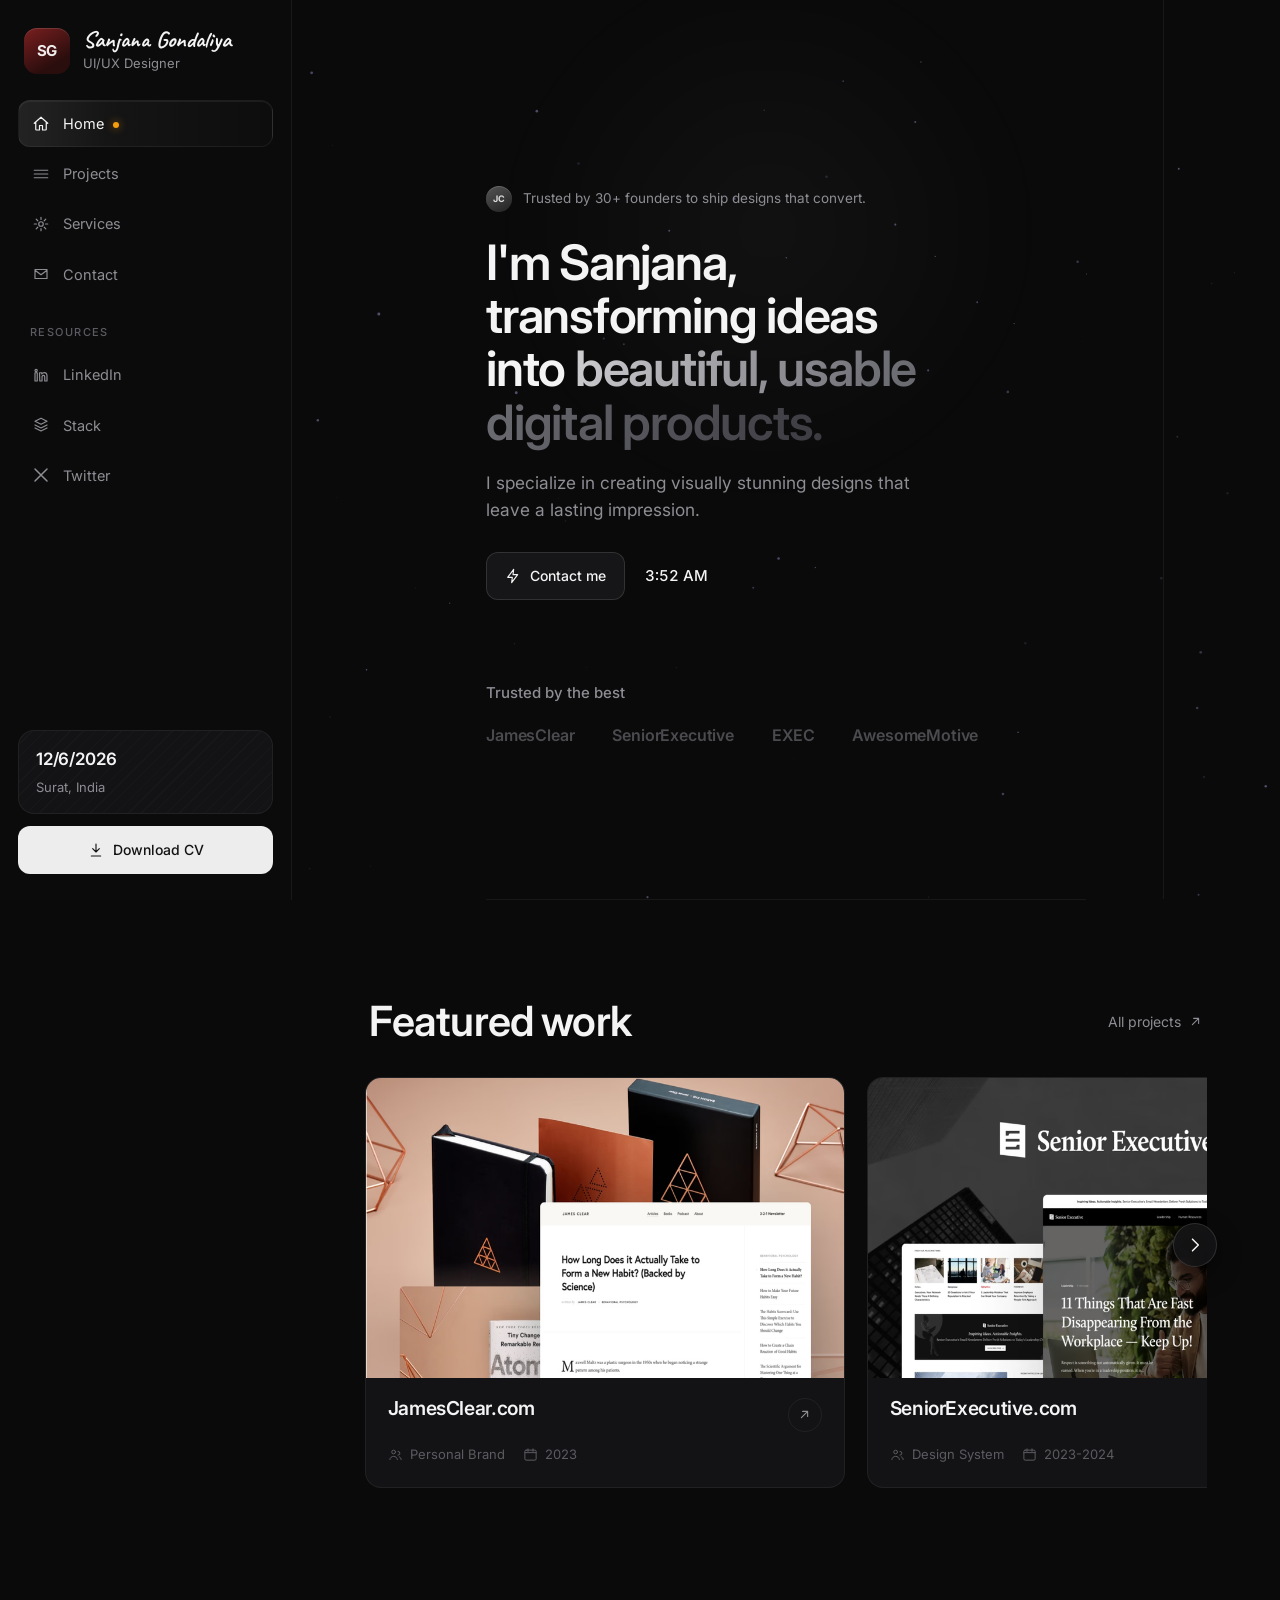
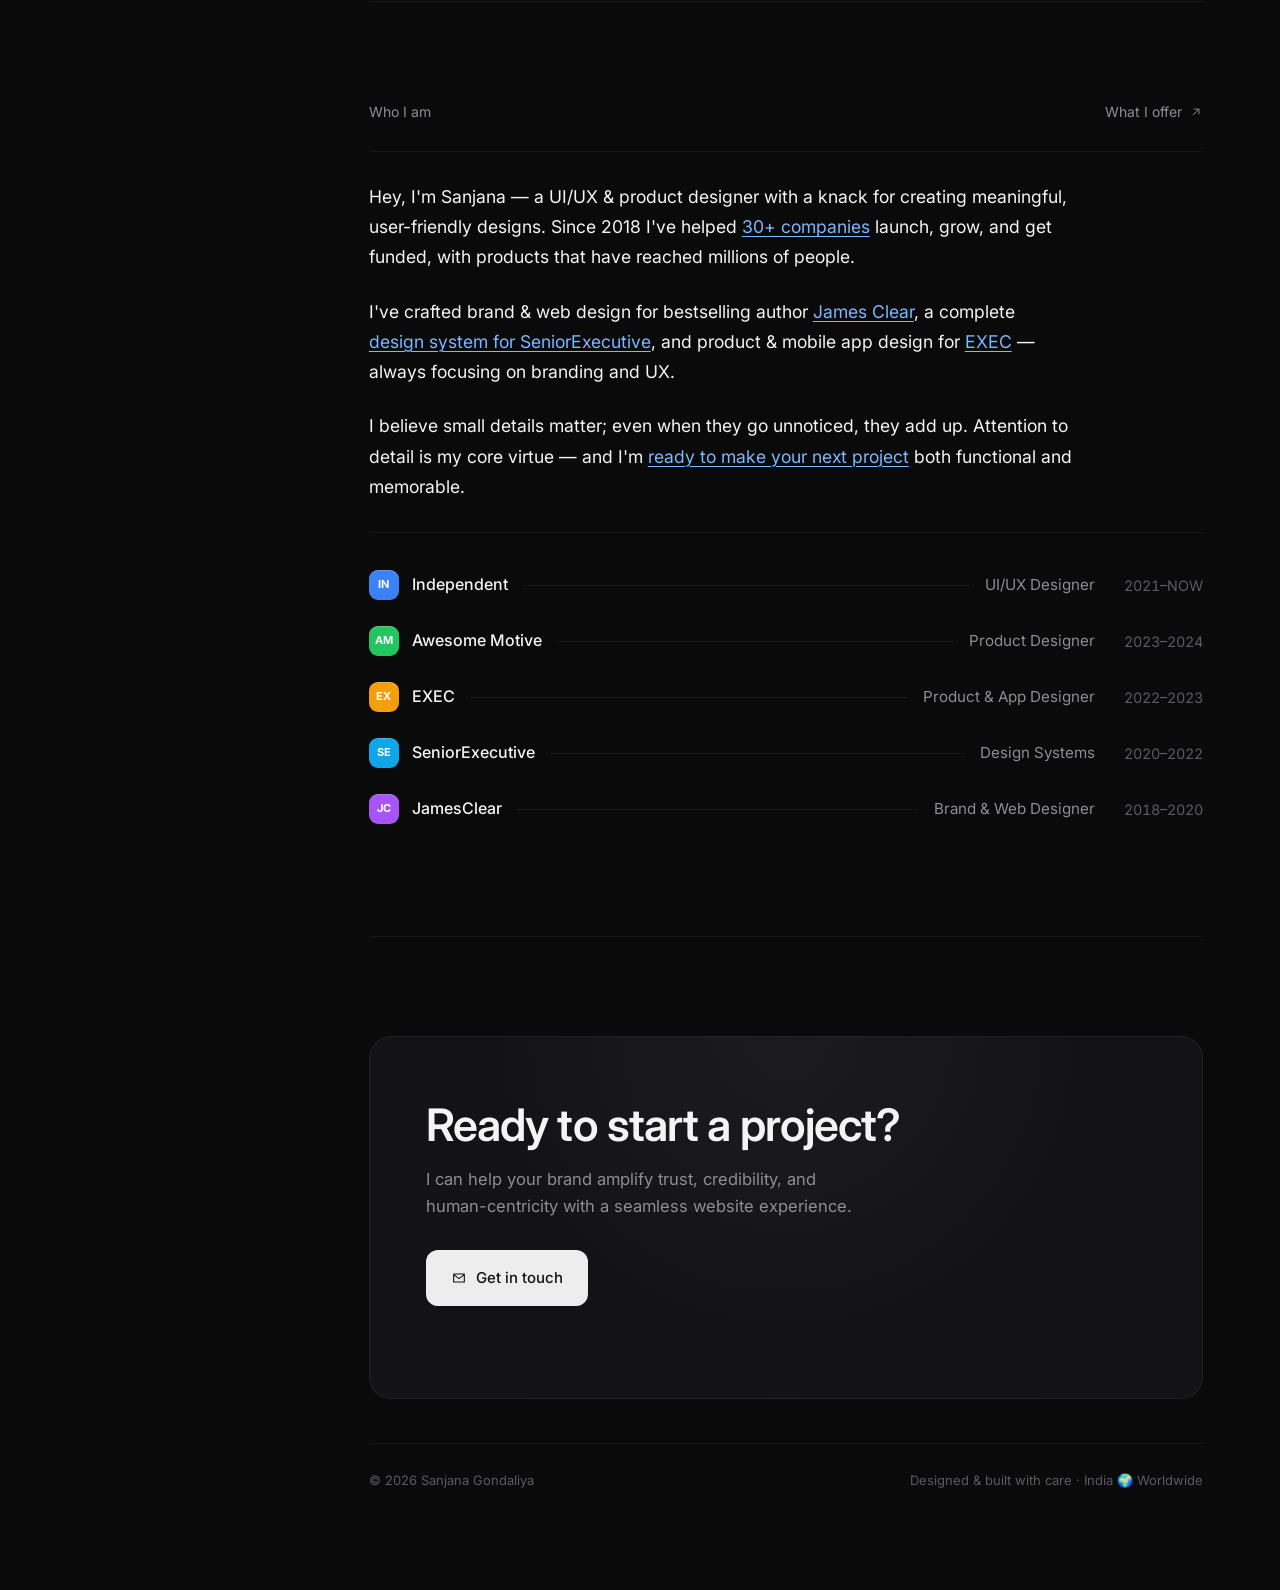
==== commit d73606d0: "Updated the UI, Images, and Pages for Each tab" ====
--- a/index.html
+++ b/index.html
@@ -51,15 +51,15 @@
             <svg viewBox="0 0 24 24"><path d="M3 11l9-8 9 8M5 9v10a1 1 0 001 1h4v-6h4v6h4a1 1 0 001-1V9"/></svg>
             <span>Home</span>
           </a>
-          <a href="#work" class="nav__link" data-section="work">
+          <a href="projects.html" class="nav__link">
             <svg viewBox="0 0 24 24"><path d="M3 7h18M3 12h18M3 17h18"/></svg>
             <span>Projects</span>
           </a>
-          <a href="#services" class="nav__link" data-section="services">
+          <a href="services.html" class="nav__link">
             <svg viewBox="0 0 24 24"><circle cx="12" cy="12" r="3"/><path d="M12 3v3M12 18v3M3 12h3M18 12h3M5.6 5.6l2.1 2.1M16.3 16.3l2.1 2.1M18.4 5.6l-2.1 2.1M7.7 16.3l-2.1 2.1"/></svg>
             <span>Services</span>
           </a>
-          <a href="#contact" class="nav__link" data-section="contact">
+          <a href="contact.html" class="nav__link">
             <svg viewBox="0 0 24 24"><path d="M4 6h16v12H4zM4 7l8 6 8-6"/></svg>
             <span>Contact</span>
           </a>
@@ -71,7 +71,7 @@
             <svg viewBox="0 0 24 24"><path d="M4 9h3v11H4zM5.5 4.5a1.5 1.5 0 110 3 1.5 1.5 0 010-3zM10 9h3v1.6c.5-.9 1.6-1.8 3.3-1.8 3 0 3.7 1.8 3.7 4.6V20h-3v-5.4c0-1.3-.5-2.2-1.7-2.2-1 0-1.6.7-1.8 1.4-.1.2-.1.6-.1.9V20h-3z"/></svg>
             <span>LinkedIn</span>
           </a>
-          <a href="#stack" class="nav__link" data-section="stack">
+          <a href="stack.html" class="nav__link">
             <svg viewBox="0 0 24 24"><path d="M12 3l8 4-8 4-8-4 8-4zM4 12l8 4 8-4M4 16l8 4 8-4"/></svg>
             <span>Stack</span>
           </a>
@@ -87,7 +87,7 @@
           <div class="locale-card__date" id="liveDate">—</div>
           <div class="locale-card__loc">Surat, India</div>
         </div>
-        <a href="#contact" class="btn btn--block btn--light">
+        <a href="contact.html" class="btn btn--block btn--light">
           <svg viewBox="0 0 24 24" class="btn__icon"><path d="M12 3v12M7 10l5 5 5-5M5 21h14"/></svg>
           Download CV
         </a>
@@ -123,7 +123,7 @@
           </p>
 
           <div class="hero__actions reveal" data-delay="3">
-            <a href="#contact" class="btn btn--cta">
+            <a href="contact.html" class="btn btn--cta">
               <svg viewBox="0 0 24 24" class="btn__icon"><path d="M13 2L4 14h7l-1 8 9-12h-7z"/></svg>
               Contact me
             </a>
@@ -140,133 +140,152 @@
       </section>
 
       <!-- WORK -->
-      <section id="work" class="section">
-        <div class="section__head reveal">
-          <span class="eyebrow">Selected Work</span>
-          <h2 class="section__title">Take a look at my best works.</h2>
-        </div>
-
-        <div class="work-grid">
-          <article class="work-card reveal" data-accent="violet">
-            <div class="work-card__visual"><span class="work-card__mono">JC</span></div>
-            <div class="work-card__body">
-              <h3>JamesClear.com</h3>
-              <p>Personal brand and website design for the New York Times bestselling author, James Clear.</p>
-              <span class="work-card__tags">Branding · Web Design</span>
-            </div>
-          </article>
-
-          <article class="work-card reveal" data-accent="blue">
-            <div class="work-card__visual"><span class="work-card__mono">SE</span></div>
-            <div class="work-card__body">
-              <h3>SeniorExecutive.com</h3>
-              <p>Creative direction, branding, and a complete website design system for SeniorExecutive.com.</p>
-              <span class="work-card__tags">Design System · Branding</span>
-            </div>
-          </article>
-
-          <article class="work-card reveal" data-accent="amber">
-            <div class="work-card__visual"><span class="work-card__mono">EX</span></div>
-            <div class="work-card__body">
-              <h3>JoinExec.com</h3>
-              <p>Creative direction, branding, website design, and mobile app design for EXEC.</p>
-              <span class="work-card__tags">Mobile App · Web</span>
-            </div>
-          </article>
-
-          <article class="work-card reveal" data-accent="green">
-            <div class="work-card__visual"><span class="work-card__mono">AM</span></div>
-            <div class="work-card__body">
-              <h3>AwesomeMotive.com</h3>
-              <p>A complete website redesign for one of the leading software companies in the world.</p>
-              <span class="work-card__tags">Redesign · Web</span>
-            </div>
-          </article>
-        </div>
-      </section>
-
-      <!-- SERVICES -->
-      <section id="services" class="section">
-        <div class="section__head reveal">
-          <span class="eyebrow">What I Offer</span>
-          <h2 class="section__title">A full-service offering.</h2>
-          <p class="section__sub">Close collaboration, quick delivery. Unlimited revisions and design
-            requests through a lean, founder-friendly process.</p>
-        </div>
-
-        <div class="service-grid">
-          <article class="service-card reveal">
-            <span class="service-card__no">01</span>
-            <h3>Product Design</h3>
-            <p>Bring your vision to life with innovative, user-focused solutions that drive market success and differentiate your product.</p>
-          </article>
-          <article class="service-card reveal" data-delay="1">
-            <span class="service-card__no">02</span>
-            <h3>Mobile App Design</h3>
-            <p>Turn ideas into user-friendly experiences with apps that engage and delight your audience.</p>
-          </article>
-          <article class="service-card reveal" data-delay="2">
-            <span class="service-card__no">03</span>
-            <h3>Landing Pages</h3>
-            <p>Professionally designed landing pages that convert visitors into loyal customers and grow your business.</p>
-          </article>
-          <article class="service-card reveal" data-delay="3">
-            <span class="service-card__no">04</span>
-            <h3>Design Systems</h3>
-            <p>Consistent, scalable, and visually stunning design systems that elevate your brand's potential.</p>
-          </article>
-        </div>
-      </section>
-
-      <!-- ABOUT -->
+      <section id="work" class="section section--wide">
+        <div class="work-head reveal">
+          <h2 class="section__title">Featured work</h2>
+          <a href="projects.html" class="work-head__all">
+            All projects
+            <svg viewBox="0 0 24 24"><path d="M7 17L17 7M9 7h8v8"/></svg>
+          </a>
+        </div>
+
+        <div class="carousel reveal">
+          <button class="carousel__btn carousel__btn--prev is-hidden" id="workPrev" aria-label="Scroll left">
+            <svg viewBox="0 0 24 24"><path d="M15 5l-7 7 7 7"/></svg>
+          </button>
+
+          <div class="work-rail" id="workRail">
+            <article class="project-card" data-accent="violet" data-id="jamesclear">
+              <div class="project-card__visual"><img class="card-photo" src="assets/img/jamesclear.jpg" alt="JamesClear.com" loading="lazy" onerror="this.remove()"><span class="project-card__mono">JC</span></div>
+              <div class="project-card__body">
+                <div class="project-card__top">
+                  <h3>JamesClear.com</h3>
+                  <span class="project-card__arrow"><svg viewBox="0 0 24 24"><path d="M7 17L17 7M9 7h8v8"/></svg></span>
+                </div>
+                <div class="project-card__meta">
+                  <span><svg viewBox="0 0 24 24"><circle cx="9" cy="8" r="3"/><path d="M3 20c0-3 3-5 6-5s6 2 6 5M16 7a3 3 0 010 6M21 20c0-2-1-3.5-3-4.2"/></svg> Personal Brand</span>
+                  <span><svg viewBox="0 0 24 24"><rect x="3" y="5" width="18" height="16" rx="2"/><path d="M3 9h18M8 3v4M16 3v4"/></svg> 2023</span>
+                </div>
+              </div>
+            </article>
+
+            <article class="project-card" data-accent="blue" data-id="seniorexecutive">
+              <div class="project-card__visual"><img class="card-photo" src="assets/img/seniorexecutive.jpg" alt="SeniorExecutive.com" loading="lazy" onerror="this.remove()"><span class="project-card__mono">SE</span></div>
+              <div class="project-card__body">
+                <div class="project-card__top">
+                  <h3>SeniorExecutive.com</h3>
+                  <span class="project-card__arrow"><svg viewBox="0 0 24 24"><path d="M7 17L17 7M9 7h8v8"/></svg></span>
+                </div>
+                <div class="project-card__meta">
+                  <span><svg viewBox="0 0 24 24"><circle cx="9" cy="8" r="3"/><path d="M3 20c0-3 3-5 6-5s6 2 6 5M16 7a3 3 0 010 6M21 20c0-2-1-3.5-3-4.2"/></svg> Design System</span>
+                  <span><svg viewBox="0 0 24 24"><rect x="3" y="5" width="18" height="16" rx="2"/><path d="M3 9h18M8 3v4M16 3v4"/></svg> 2023-2024</span>
+                </div>
+              </div>
+            </article>
+
+            <article class="project-card" data-accent="amber" data-id="joinexec">
+              <div class="project-card__visual"><img class="card-photo" src="assets/img/joinexec.jpg" alt="JoinExec.com" loading="lazy" onerror="this.remove()"><span class="project-card__mono">EX</span></div>
+              <div class="project-card__body">
+                <div class="project-card__top">
+                  <h3>JoinExec.com</h3>
+                  <span class="project-card__arrow"><svg viewBox="0 0 24 24"><path d="M7 17L17 7M9 7h8v8"/></svg></span>
+                </div>
+                <div class="project-card__meta">
+                  <span><svg viewBox="0 0 24 24"><circle cx="9" cy="8" r="3"/><path d="M3 20c0-3 3-5 6-5s6 2 6 5M16 7a3 3 0 010 6M21 20c0-2-1-3.5-3-4.2"/></svg> Branding · App</span>
+                  <span><svg viewBox="0 0 24 24"><rect x="3" y="5" width="18" height="16" rx="2"/><path d="M3 9h18M8 3v4M16 3v4"/></svg> 2024</span>
+                </div>
+              </div>
+            </article>
+
+            <article class="project-card" data-accent="green" data-id="awesomemotive">
+              <div class="project-card__visual"><img class="card-photo" src="assets/img/awesomemotive.jpg" alt="AwesomeMotive.com" loading="lazy" onerror="this.remove()"><span class="project-card__mono">AM</span></div>
+              <div class="project-card__body">
+                <div class="project-card__top">
+                  <h3>AwesomeMotive.com</h3>
+                  <span class="project-card__arrow"><svg viewBox="0 0 24 24"><path d="M7 17L17 7M9 7h8v8"/></svg></span>
+                </div>
+                <div class="project-card__meta">
+                  <span><svg viewBox="0 0 24 24"><circle cx="9" cy="8" r="3"/><path d="M3 20c0-3 3-5 6-5s6 2 6 5M16 7a3 3 0 010 6M21 20c0-2-1-3.5-3-4.2"/></svg> Web Redesign</span>
+                  <span><svg viewBox="0 0 24 24"><rect x="3" y="5" width="18" height="16" rx="2"/><path d="M3 9h18M8 3v4M16 3v4"/></svg> 2024</span>
+                </div>
+              </div>
+            </article>
+          </div>
+
+          <button class="carousel__btn carousel__btn--next" id="workNext" aria-label="Scroll right">
+            <svg viewBox="0 0 24 24"><path d="M9 5l7 7-7 7"/></svg>
+          </button>
+        </div>
+      </section>
+
+      <!-- WHO I AM -->
       <section id="about" class="section">
-        <div class="section__head reveal">
-          <span class="eyebrow">About Me</span>
-          <h2 class="section__title">Hello, I'm Sanjana.</h2>
-        </div>
-
-        <div class="about reveal">
-          <div class="about__text">
-            <p>I'm dedicated to helping ambitious founders launch impactful products through beautiful and usable design. Since beginning my design career in 2018, I've helped over 30 companies launch, grow, and get funded.</p>
-            <p>The products I've designed have reached millions of people and earned millions of dollars for my clients. Besides working with companies, I share design content on social media — tips, advice, and thought-provoking essays that challenge the status quo.</p>
-            <p>Today, I'm driven to work with high-performance teams. I believe small details matter; even when they go unnoticed, they add up. Attention to detail is my core virtue.</p>
-          </div>
-        </div>
-
-        <div id="stack" class="stack reveal">
-          <p class="stack__label">In my work I use…</p>
-          <div class="stack__tags">
-            <span>Figma</span><span>Framer</span><span>Photoshop</span><span>Illustrator</span>
-            <span>Webflow</span><span>Notion</span><span>Spline</span><span>After Effects</span>
-          </div>
-        </div>
-      </section>
-
-      <!-- CONTACT -->
-      <section id="contact" class="section">
+        <div class="whoami-head reveal">
+          <span class="whoami-head__label">Who I am</span>
+          <a href="services.html" class="whoami-head__offer">
+            What I offer
+            <svg viewBox="0 0 24 24"><path d="M7 17L17 7M9 7h8v8"/></svg>
+          </a>
+        </div>
+
+        <div class="whoami-text reveal">
+          <p>Hey, I'm Sanjana — a UI/UX &amp; product designer with a knack for creating
+            meaningful, user-friendly designs. Since 2018 I've helped
+            <a href="projects.html">30+ companies</a> launch, grow, and get funded, with
+            products that have reached millions of people.</p>
+
+          <p>I've crafted brand &amp; web design for bestselling author
+            <a href="project.html?id=jamesclear">James Clear</a>, a complete
+            <a href="project.html?id=seniorexecutive">design system for SeniorExecutive</a>,
+            and product &amp; mobile app design for
+            <a href="project.html?id=joinexec">EXEC</a> — always focusing on branding and UX.</p>
+
+          <p>I believe small details matter; even when they go unnoticed, they add up.
+            Attention to detail is my core virtue — and I'm
+            <a href="services.html">ready to make your next project</a> both functional
+            and memorable.</p>
+        </div>
+
+        <div class="exp-list reveal">
+          <div class="exp-row">
+            <span class="exp-row__co"><span class="exp-row__icon" style="background:#3b82f6">IN</span> Independent</span>
+            <span class="exp-row__meta"><span class="exp-row__role">UI/UX Designer</span><span class="exp-row__year">2021–NOW</span></span>
+          </div>
+          <div class="exp-row">
+            <span class="exp-row__co"><span class="exp-row__icon" style="background:#22c55e">AM</span> Awesome Motive</span>
+            <span class="exp-row__meta"><span class="exp-row__role">Product Designer</span><span class="exp-row__year">2023–2024</span></span>
+          </div>
+          <div class="exp-row">
+            <span class="exp-row__co"><span class="exp-row__icon" style="background:#f59e0b">EX</span> EXEC</span>
+            <span class="exp-row__meta"><span class="exp-row__role">Product &amp; App Designer</span><span class="exp-row__year">2022–2023</span></span>
+          </div>
+          <div class="exp-row">
+            <span class="exp-row__co"><span class="exp-row__icon" style="background:#0ea5e9">SE</span> SeniorExecutive</span>
+            <span class="exp-row__meta"><span class="exp-row__role">Design Systems</span><span class="exp-row__year">2020–2022</span></span>
+          </div>
+          <div class="exp-row">
+            <span class="exp-row__co"><span class="exp-row__icon" style="background:#a855f7">JC</span> JamesClear</span>
+            <span class="exp-row__meta"><span class="exp-row__role">Brand &amp; Web Designer</span><span class="exp-row__year">2018–2020</span></span>
+          </div>
+        </div>
+      </section>
+
+      <!-- CTA strip -->
+      <section class="section">
         <div class="cta reveal">
-          <span class="eyebrow">Let's Talk</span>
           <h2 class="cta__title">Ready to start a project?</h2>
           <p class="cta__sub">I can help your brand amplify trust, credibility, and human-centricity with a seamless website experience.</p>
-
           <div class="cta__actions">
-            <a href="mailto:gondaliyasanjana@gmail.com" class="btn btn--light btn--lg">
+            <a href="contact.html" class="btn btn--light btn--lg">
               <svg viewBox="0 0 24 24" class="btn__icon"><path d="M4 6h16v12H4zM4 7l8 6 8-6"/></svg>
-              gondaliyasanjana@gmail.com
+              Get in touch
             </a>
-          </div>
-
-          <div class="cta__social">
-            <a href="https://www.linkedin.com/in/sanjana-gondaliya-984a4a1a5/" target="_blank" rel="noopener">LinkedIn</a>
-            <a href="https://www.instagram.com" target="_blank" rel="noopener">Instagram</a>
-            <a href="https://twitter.com" target="_blank" rel="noopener">Twitter / X</a>
-            <a href="https://dribbble.com" target="_blank" rel="noopener">Dribbble</a>
           </div>
         </div>
 
         <footer class="footer">
           <span>© <span id="year">2026</span> Sanjana Gondaliya</span>
-          <span>Designed & built with care · India 🌍 Worldwide</span>
+          <span>Designed &amp; built with care · India 🌍 Worldwide</span>
         </footer>
       </section>
     </main>
--- a/assets/css/style.css
+++ b/assets/css/style.css
@@ -270,54 +270,354 @@
 .section__title { font-size: clamp(1.8rem, 3.4vw, 2.6rem); font-weight: 600; }
 .section__sub { color: var(--text-dim); max-width: 46ch; margin-top: 16px; font-size: 1.0rem; }
 
-/* Work ------------------------------------------------------- */
-.work-grid { display: grid; grid-template-columns: repeat(2, 1fr); gap: 18px; }
-.work-card {
+/* Featured work carousel ------------------------------------ */
+.section--wide { max-width: 1080px; }
+
+.work-head {
+  display: flex; align-items: center; justify-content: space-between;
+  gap: 16px; margin-bottom: 32px;
+}
+.work-head__all {
+  display: inline-flex; align-items: center; gap: 7px;
+  font-size: 14px; color: var(--text-dim); transition: color .25s;
+}
+.work-head__all svg { width: 15px; height: 15px; fill: none; stroke: currentColor; stroke-width: 1.7; stroke-linecap: round; stroke-linejoin: round; }
+.work-head__all:hover { color: var(--text); }
+
+/* project photo — overlays the gradient/monogram fallback */
+.card-photo {
+  position: absolute; inset: 0; z-index: 2;
+  width: 100%; height: 100%; object-fit: cover; object-position: top center;
+  display: block; transition: transform .45s var(--ease);
+}
+.project-card:hover .card-photo,
+.project-row:hover .card-photo { transform: scale(1.05); }
+
+.carousel { position: relative; }
+.work-rail {
+  display: flex; gap: 22px;
+  overflow-x: auto; scroll-snap-type: x mandatory; scroll-behavior: smooth;
+  padding: 4px 4px 14px; margin: -4px -4px 0;
+  scrollbar-width: none; cursor: grab;
+}
+.work-rail::-webkit-scrollbar { display: none; }
+.work-rail.is-dragging { cursor: grabbing; scroll-behavior: auto; scroll-snap-type: none; }
+.work-rail.is-dragging .project-card { pointer-events: none; }
+
+.project-card {
+  flex: 0 0 clamp(300px, 42vw, 480px);
+  scroll-snap-align: start; cursor: pointer;
   display: flex; flex-direction: column; overflow: hidden;
   background: var(--panel); border: 1px solid var(--line); border-radius: var(--radius);
   transition: transform .35s var(--ease), border-color .3s, box-shadow .35s;
 }
-.work-card:hover { transform: translateY(-5px); border-color: var(--line-strong); box-shadow: 0 22px 46px rgba(0,0,0,.5); }
-.work-card__visual {
-  height: 150px; display: grid; place-items: center;
-  background: radial-gradient(circle at 35% 30%, #232327, #0f0f11 75%);
+.project-card:hover { transform: translateY(-5px); border-color: var(--line-strong); box-shadow: 0 24px 50px rgba(0,0,0,.5); }
+.project-card__visual {
+  height: clamp(220px, 26vw, 300px); display: grid; place-items: center;
   position: relative; overflow: hidden;
-}
-.work-card__mono {
+  background: radial-gradient(circle at 30% 25%, var(--c1), #0e0e11 72%);
+}
+.project-card[data-accent="violet"] { --c1: #2a2440; }
+.project-card[data-accent="blue"]   { --c1: #1d2c3a; }
+.project-card[data-accent="amber"]  { --c1: #3a2f1d; }
+.project-card[data-accent="green"]  { --c1: #1d3a2a; }
+.project-card__visual::after {
+  content: ""; position: absolute; inset: 0;
+  background: radial-gradient(circle at 70% 80%, rgba(255,255,255,.06), transparent 55%);
+}
+.project-card__mono {
   position: relative; z-index: 1;
-  font-weight: 700; font-size: 2.4rem; letter-spacing: -0.03em;
-  color: rgba(255,255,255,.82);
-}
-.work-card__body { padding: 20px; }
-.work-card__body h3 { font-size: 1.18rem; margin-bottom: 8px; }
-.work-card__body p { font-size: .92rem; color: var(--text-dim); margin-bottom: 13px; }
-.work-card__tags { font-size: 12px; color: var(--text-faint); letter-spacing: .02em; }
-
-/* Services --------------------------------------------------- */
-.service-grid { display: grid; grid-template-columns: repeat(2, 1fr); gap: 16px; }
-.service-card {
-  padding: 26px 24px; border-radius: var(--radius);
-  background: var(--panel); border: 1px solid var(--line); position: relative; overflow: hidden;
-  transition: transform .35s var(--ease), border-color .3s, background .3s;
-}
-.service-card:hover { transform: translateY(-4px); border-color: var(--line-strong); background: var(--panel-2); }
-.service-card__no { font-size: 13px; font-weight: 600; color: var(--text-faint); letter-spacing: .08em; }
-.service-card h3 { font-size: 1.22rem; margin: 12px 0 10px; }
-.service-card p { font-size: .94rem; color: var(--text-dim); }
-
-/* About ------------------------------------------------------ */
-.about__text p { color: var(--text-dim); font-size: 1.04rem; margin-bottom: 18px; max-width: 56ch; }
-.about__text p:first-child { color: var(--text); }
-
-.stack { margin-top: 44px; padding-top: 36px; border-top: 1px solid var(--line); }
-.stack__label { font-size: 13px; text-transform: uppercase; letter-spacing: .12em; color: var(--text-faint); margin-bottom: 18px; }
-.stack__tags { display: flex; flex-wrap: wrap; gap: 10px; }
-.stack__tags span {
-  padding: 9px 16px; border-radius: 999px; font-size: 13.5px; font-weight: 500;
-  background: var(--panel); border: 1px solid var(--line); color: var(--text-dim);
-  transition: transform .25s var(--ease), color .25s, border-color .25s, background .25s;
-}
-.stack__tags span:hover { transform: translateY(-3px); color: var(--text); border-color: var(--line-strong); background: var(--panel-2); }
+  font-weight: 700; font-size: 3rem; letter-spacing: -0.03em;
+  color: rgba(255,255,255,.85);
+  transition: transform .4s var(--ease);
+}
+.project-card:hover .project-card__mono { transform: scale(1.08); }
+.project-card__body { padding: 20px 22px 22px; }
+.project-card__top { display: flex; align-items: flex-start; justify-content: space-between; gap: 12px; }
+.project-card__top h3 { font-size: 1.2rem; }
+.project-card__arrow {
+  display: grid; place-items: center; flex-shrink: 0;
+  width: 34px; height: 34px; border-radius: 50%;
+  border: 1px solid var(--line); color: var(--text-dim);
+  transition: background .25s, color .25s, transform .25s;
+}
+.project-card__arrow svg { width: 15px; height: 15px; fill: none; stroke: currentColor; stroke-width: 1.8; stroke-linecap: round; stroke-linejoin: round; }
+.project-card:hover .project-card__arrow { background: var(--cv-bg); color: #111; transform: rotate(0) scale(1.05); }
+.project-card__meta { display: flex; gap: 18px; flex-wrap: wrap; margin-top: 12px; }
+.project-card__meta span { display: inline-flex; align-items: center; gap: 7px; font-size: 13px; color: var(--text-faint); }
+.project-card__meta svg { width: 15px; height: 15px; fill: none; stroke: currentColor; stroke-width: 1.6; stroke-linecap: round; stroke-linejoin: round; }
+
+.carousel__btn {
+  position: absolute; top: clamp(110px, 13vw, 150px); z-index: 5;
+  display: grid; place-items: center;
+  width: 44px; height: 44px; border-radius: 50%;
+  background: rgba(20,20,23,.85); backdrop-filter: blur(8px);
+  border: 1px solid var(--line-strong); color: var(--text); cursor: pointer;
+  box-shadow: 0 8px 24px rgba(0,0,0,.45);
+  transition: transform .2s var(--ease), background .2s, opacity .25s, visibility .25s;
+}
+.carousel__btn svg { width: 20px; height: 20px; fill: none; stroke: currentColor; stroke-width: 1.8; stroke-linecap: round; stroke-linejoin: round; }
+.carousel__btn:hover { background: #26262b; transform: scale(1.08); }
+.carousel__btn--prev { left: -14px; }
+.carousel__btn--next { right: -14px; }
+.carousel__btn.is-hidden { opacity: 0; visibility: hidden; pointer-events: none; }
+
+/* ===== Projects page (Recent projects list) ===== */
+.page-head { margin-bottom: 40px; }
+.page-head .section__title { font-size: clamp(2rem, 4vw, 2.9rem); }
+.page-head .section__sub { margin-top: 14px; }
+
+.projects-list { display: flex; flex-direction: column; gap: 22px; }
+.project-row {
+  display: flex; flex-direction: column; overflow: hidden;
+  background: var(--panel); border: 1px solid var(--line); border-radius: var(--radius);
+  transition: transform .35s var(--ease), border-color .3s, box-shadow .35s;
+}
+.project-row:hover { transform: translateY(-5px); border-color: var(--line-strong); box-shadow: 0 26px 54px rgba(0,0,0,.5); }
+.project-row__visual {
+  height: clamp(240px, 34vw, 420px); display: grid; place-items: center;
+  position: relative; overflow: hidden;
+  background: radial-gradient(circle at 30% 25%, var(--c1), #0e0e11 72%);
+}
+.project-row[data-accent="violet"] { --c1: #2a2440; }
+.project-row[data-accent="blue"]   { --c1: #1d2c3a; }
+.project-row[data-accent="amber"]  { --c1: #3a2f1d; }
+.project-row[data-accent="green"]  { --c1: #1d3a2a; }
+.project-row__visual::after {
+  content: ""; position: absolute; inset: 0;
+  background: radial-gradient(circle at 72% 82%, rgba(255,255,255,.06), transparent 55%);
+}
+.project-row__visual .project-card__mono {
+  font-size: clamp(3rem, 7vw, 5rem); transition: transform .4s var(--ease);
+}
+.project-row:hover .project-card__mono { transform: scale(1.06); }
+.project-row__body { display: flex; align-items: center; justify-content: space-between; gap: 16px; padding: 22px 24px; }
+.project-row__text h3 { font-size: clamp(1.25rem, 2vw, 1.55rem); }
+.project-row__arrow {
+  display: grid; place-items: center; flex-shrink: 0;
+  width: 42px; height: 42px; border-radius: 50%;
+  border: 1px solid var(--line); color: var(--text-dim);
+  transition: background .25s, color .25s, transform .25s;
+}
+.project-row__arrow svg { width: 18px; height: 18px; fill: none; stroke: currentColor; stroke-width: 1.7; stroke-linecap: round; stroke-linejoin: round; }
+.project-row:hover .project-row__arrow { background: var(--cv-bg); color: #111; transform: translateX(3px); }
+
+/* ===== Project detail page ===== */
+.back-link {
+  display: inline-flex; align-items: center; gap: 8px;
+  font-size: 14px; color: var(--text-dim); margin-bottom: 28px;
+  transition: color .25s, transform .25s;
+}
+.back-link svg { width: 18px; height: 18px; fill: none; stroke: currentColor; stroke-width: 1.7; stroke-linecap: round; stroke-linejoin: round; }
+.back-link:hover { color: var(--text); transform: translateX(-3px); }
+
+.detail__title { font-size: clamp(2.2rem, 4.6vw, 3.4rem); margin-bottom: 18px; }
+.detail__meta { display: flex; gap: 16px; flex-wrap: wrap; align-items: center; margin-bottom: 30px; }
+.detail__meta span { display: inline-flex; align-items: center; gap: 7px; font-size: 14px; color: var(--text-dim); }
+.detail__meta svg { width: 16px; height: 16px; fill: none; stroke: currentColor; stroke-width: 1.6; stroke-linecap: round; stroke-linejoin: round; }
+.detail__tag {
+  padding: 5px 12px; border-radius: 999px; font-size: 12.5px;
+  background: var(--panel-2); border: 1px solid var(--line); color: var(--text-dim) !important;
+}
+
+.detail__visual {
+  height: clamp(260px, 40vw, 480px); display: grid; place-items: center;
+  border-radius: var(--radius); overflow: hidden; margin-bottom: 42px;
+  position: relative;
+  background: radial-gradient(circle at 30% 25%, var(--c1, #2a2440), #0e0e11 72%);
+}
+.detail__visual[data-accent="violet"] { --c1: #2a2440; }
+.detail__visual[data-accent="blue"]   { --c1: #1d2c3a; }
+.detail__visual[data-accent="amber"]  { --c1: #3a2f1d; }
+.detail__visual[data-accent="green"]  { --c1: #1d3a2a; }
+.detail__visual .project-card__mono { font-size: clamp(3.5rem, 9vw, 7rem); color: rgba(255,255,255,.85); }
+
+.detail__content { max-width: 620px; }
+.detail__content h3 { font-size: 1.05rem; color: var(--text-faint); font-weight: 500; margin-bottom: 14px; letter-spacing: .01em; }
+.detail__content p { color: var(--text); font-size: 1.08rem; line-height: 1.7; margin-bottom: 36px; }
+.detail__content p:last-of-type { color: var(--text-dim); }
+
+.detail__nav { display: flex; gap: 14px; flex-wrap: wrap; margin-top: 8px; }
+
+@media (max-width: 560px) {
+  .project-row__body { flex-wrap: wrap; }
+}
+
+/* Services page --------------------------------------------- */
+.section--services { max-width: 720px; margin: 0 auto; }
+.pricing { display: grid; grid-template-columns: repeat(2, 1fr); gap: 26px; margin-bottom: 26px; perspective: 1600px; }
+.price-card {
+  position: relative; overflow: hidden;
+  padding: 22px 24px 22px; border-radius: var(--radius);
+  background: var(--panel); border: 1px solid var(--line);
+  transform-style: preserve-3d; will-change: transform;
+  transition: transform .35s var(--ease), border-color .3s, box-shadow .35s;
+}
+/* resting slant — cards fan slightly toward the viewer */
+.price-card:nth-child(1) { transform: perspective(1600px) rotateY(6deg) rotateX(2deg); }
+.price-card:nth-child(2) { transform: perspective(1600px) rotateY(-6deg) rotateX(2deg); }
+.price-card::before {
+  content: ""; position: absolute; inset: 0; pointer-events: none;
+  background: repeating-linear-gradient(135deg, rgba(255,255,255,.018) 0 1px, transparent 1px 11px);
+}
+.price-card > * { position: relative; }
+.price-card:hover { transform: translateY(-5px); border-color: var(--line-strong); box-shadow: 0 24px 50px rgba(0,0,0,.45); }
+.price-card__icon { display: inline-flex; margin-bottom: 12px; color: var(--text); }
+.price-card__icon svg { width: 22px; height: 22px; fill: none; stroke: currentColor; stroke-width: 1.5; stroke-linecap: round; stroke-linejoin: round; }
+.price-card h3 { font-size: 1.3rem; margin-bottom: 6px; }
+.price-card__desc { font-size: .93rem; color: var(--text-dim); max-width: 34ch; margin-bottom: 14px; }
+.price-card__price { margin-bottom: 14px; }
+.price-card__price strong { font-size: 2rem; font-weight: 700; letter-spacing: -0.02em; }
+.price-card__price span { color: var(--text-dim); font-size: .93rem; }
+.price-card__cta { margin-bottom: 18px; }
+.price-card__list { list-style: none; display: flex; flex-direction: column; gap: 11px; padding-top: 18px; border-top: 1px solid var(--line); }
+.price-card__list li { display: flex; align-items: center; gap: 11px; font-size: .93rem; color: var(--text-dim); }
+.price-card__list svg { width: 18px; height: 18px; flex-shrink: 0; fill: none; stroke: var(--text-faint); stroke-width: 1.6; stroke-linecap: round; stroke-linejoin: round; }
+
+.custom-card {
+  display: flex; flex-direction: column; align-items: flex-start;
+  position: relative; overflow: hidden;
+  padding: 28px 30px; border-radius: var(--radius); margin-bottom: 64px;
+  background: var(--cv-bg); color: var(--cv-text);
+  transform-style: preserve-3d; will-change: transform;
+  transition: transform .2s ease-out, box-shadow .35s;
+}
+.custom-card:hover { box-shadow: 0 28px 60px rgba(0,0,0,.5); }
+.custom-card::before {
+  content: ""; position: absolute; inset: 0; pointer-events: none;
+  background: radial-gradient(circle at 1px 1px, rgba(0,0,0,.07) 1px, transparent 0); background-size: 13px 13px;
+}
+.custom-card > * { position: relative; }
+.custom-card__icon { display: inline-flex; color: #111; margin-bottom: 16px; }
+.custom-card__icon svg { width: 22px; height: 22px; fill: none; stroke: currentColor; stroke-width: 1.6; stroke-linecap: round; stroke-linejoin: round; }
+.custom-card h3 { font-size: 1.3rem; color: #111; margin-bottom: 6px; }
+.custom-card p { font-size: .96rem; color: #555; margin-bottom: 20px; }
+.custom-card__cta { background: #161618; color: #fff; border-color: #161618; }
+.custom-card__cta:hover { background: #000; transform: translateY(-2px); }
+
+/* FAQ accordion */
+.faq { max-width: 760px; }
+.faq__title { font-size: 1.6rem; margin-bottom: 26px; }
+.faq__list { display: flex; flex-direction: column; gap: 12px; }
+.faq-item {
+  background: var(--panel); border: 1px solid var(--line);
+  border-radius: var(--radius-sm); overflow: hidden;
+  transition: border-color .3s, background .3s;
+}
+.faq-item.is-open { border-color: var(--line-strong); background: var(--panel-2); }
+.faq-item__q {
+  width: 100%; display: flex; align-items: center; justify-content: space-between; gap: 16px;
+  padding: 18px 20px; background: none; border: none; cursor: pointer;
+  font-family: inherit; font-size: 1rem; font-weight: 500; color: var(--text); text-align: left;
+}
+.faq-item__icon { position: relative; width: 16px; height: 16px; flex-shrink: 0; }
+.faq-item__icon::before, .faq-item__icon::after {
+  content: ""; position: absolute; top: 50%; left: 50%; background: var(--text-dim);
+  transform: translate(-50%, -50%); transition: transform .3s var(--ease), opacity .3s;
+}
+.faq-item__icon::before { width: 14px; height: 1.6px; }
+.faq-item__icon::after { width: 1.6px; height: 14px; }
+.faq-item.is-open .faq-item__icon::after { transform: translate(-50%, -50%) rotate(90deg); opacity: 0; }
+.faq-item__a { max-height: 0; overflow: hidden; transition: max-height .4s var(--ease); }
+.faq-item__a p { padding: 0 20px 20px; color: var(--text-dim); font-size: .96rem; line-height: 1.65; max-width: 64ch; }
+
+/* ===== Contact page ===== */
+.contact-form {
+  background: var(--panel); border: 1px solid var(--line); border-radius: var(--radius);
+  padding: 28px 30px; margin-bottom: 56px;
+}
+.form-row { display: grid; grid-template-columns: 1fr 1fr; gap: 18px; margin-bottom: 18px; }
+.field { display: flex; flex-direction: column; gap: 8px; }
+.form-row .field { margin: 0; }
+.field__label { font-size: 13px; color: var(--text-dim); }
+.contact-form input, .contact-form textarea {
+  width: 100%; font-family: inherit; font-size: 15px; color: var(--text);
+  background: var(--panel-2); border: 1px solid var(--line); border-radius: var(--radius-sm);
+  padding: 13px 15px; transition: border-color .25s, background .25s;
+}
+.contact-form textarea { resize: vertical; min-height: 140px; }
+.contact-form input::placeholder, .contact-form textarea::placeholder { color: var(--text-faint); }
+.contact-form input:focus, .contact-form textarea:focus { outline: none; border-color: var(--line-strong); background: #1b1b1f; }
+.btn--submit { width: 100%; margin-top: 22px; padding: 15px; }
+.form-note { margin-top: 14px; font-size: 14px; color: #4ade80; }
+
+.contact-info { margin-bottom: 56px; }
+.contact-info__title { font-size: 1.2rem; color: var(--text-dim); font-weight: 500; margin-bottom: 10px; }
+.info-row {
+  display: flex; align-items: center;
+  padding: 17px 4px; border-bottom: 1px solid var(--line);
+  color: var(--text); transition: color .25s;
+}
+.info-row:last-child { border-bottom: none; }
+.info-row:hover { color: #fff; }
+.info-row__label { order: 1; flex-shrink: 0; display: inline-flex; align-items: center; gap: 11px; font-weight: 500; white-space: nowrap; }
+.info-row__label svg { width: 18px; height: 18px; fill: none; stroke: currentColor; stroke-width: 1.6; stroke-linecap: round; stroke-linejoin: round; }
+.info-row::after { content: ""; order: 2; flex: 1 1 auto; border-top: 1px dotted var(--line-strong); margin: 0 14px; align-self: center; }
+.info-row__value { order: 3; flex-shrink: 0; color: var(--text-dim); white-space: nowrap; }
+.info-row:hover .info-row__value { color: var(--text); }
+
+@media (max-width: 560px) {
+  .form-row { grid-template-columns: 1fr; }
+  .info-row__value { font-size: 13px; }
+  .info-row::after { margin: 0 8px; }
+}
+
+/* Who I am --------------------------------------------------- */
+.whoami-head {
+  display: flex; align-items: center; justify-content: space-between; gap: 16px;
+  margin-bottom: 28px;
+}
+.whoami-head__label { font-size: 14px; color: var(--text-dim); }
+.whoami-head__offer { display: inline-flex; align-items: center; gap: 7px; font-size: 14px; color: var(--text-dim); transition: color .25s; }
+.whoami-head__offer svg { width: 14px; height: 14px; fill: none; stroke: currentColor; stroke-width: 1.7; stroke-linecap: round; stroke-linejoin: round; }
+.whoami-head__offer:hover { color: var(--text); }
+
+.whoami-text { border-top: 1px solid var(--line); padding-top: 30px; }
+.whoami-text p { font-size: 1.1rem; line-height: 1.72; color: var(--text); margin-bottom: 24px; max-width: 64ch; }
+.whoami-text p:last-child { margin-bottom: 0; }
+.whoami-text a { color: #7ab8ff; text-decoration: underline; text-underline-offset: 3px; text-decoration-thickness: 1px; transition: color .2s; }
+.whoami-text a:hover { color: #a9d2ff; }
+
+.exp-list { margin-top: 30px; padding-top: 24px; border-top: 1px solid var(--line); display: flex; flex-direction: column; }
+.exp-row { display: flex; align-items: center; padding: 13px 0; }
+.exp-row__co { order: 1; flex-shrink: 0; display: inline-flex; align-items: center; gap: 13px; font-weight: 500; color: var(--text); }
+.exp-row__icon {
+  display: grid; place-items: center; width: 30px; height: 30px; flex-shrink: 0;
+  border-radius: 9px; font-size: 11px; font-weight: 700; color: #fff;
+  box-shadow: inset 0 1px 0 rgba(255,255,255,.2);
+}
+.exp-row::after { content: ""; order: 2; flex: 1 1 auto; border-top: 1px dotted var(--line-strong); margin: 0 16px; align-self: center; }
+.exp-row__meta { order: 3; flex-shrink: 0; display: inline-flex; align-items: center; gap: 22px; }
+.exp-row__role { color: var(--text-dim); font-size: .95rem; }
+.exp-row__year { color: var(--text-faint); font-size: .9rem; font-variant-numeric: tabular-nums; min-width: 86px; text-align: right; }
+
+@media (max-width: 600px) {
+  .exp-row { flex-wrap: wrap; }
+  .exp-row::after { display: none; }
+  .exp-row__meta { width: 100%; padding-left: 43px; margin-top: 4px; justify-content: space-between; gap: 12px; }
+  .exp-row__year { min-width: 0; }
+}
+
+/* Stack page — toolbox grid */
+.tool-grid { display: grid; grid-template-columns: repeat(2, 1fr); gap: 18px; }
+.tool-card {
+  display: flex; align-items: center; gap: 16px;
+  padding: 15px 18px; border-radius: var(--radius);
+  background: var(--panel); border: 1px solid var(--line);
+  transition: transform .3s var(--ease), border-color .3s, background .3s, box-shadow .3s;
+}
+.tool-card:hover { transform: translateY(-4px); border-color: var(--line-strong); background: var(--panel-2); box-shadow: 0 18px 40px rgba(0,0,0,.4); }
+.tool-card__icon {
+  display: grid; place-items: center; width: 46px; height: 46px; flex-shrink: 0;
+  border-radius: 12px; font-size: 15px; font-weight: 700; color: #fff;
+  box-shadow: inset 0 1px 0 rgba(255,255,255,.18);
+}
+.tool-card__text { display: flex; flex-direction: column; gap: 2px; flex: 1; min-width: 0; }
+.tool-card__name { font-weight: 600; font-size: 1.02rem; }
+.tool-card__cat { font-size: 13px; color: var(--text-dim); }
+.tool-card__arrow { color: var(--text-faint); flex-shrink: 0; transition: color .25s, transform .25s; }
+.tool-card__arrow svg { width: 18px; height: 18px; fill: none; stroke: currentColor; stroke-width: 1.7; stroke-linecap: round; stroke-linejoin: round; }
+.tool-card:hover .tool-card__arrow { color: var(--text); transform: translate(2px, -2px); }
 
 /* CTA / Contact ---------------------------------------------- */
 .cta {
@@ -373,7 +673,7 @@
   .hero::after { display: none; }
 }
 @media (max-width: 940px) {
-  .work-grid, .service-grid { grid-template-columns: 1fr; }
+  .pricing, .tool-grid { grid-template-columns: 1fr; }
   .section, .hero, .hero__title, .hero__lead { max-width: none; }
 }
 @media (max-width: 820px) {
